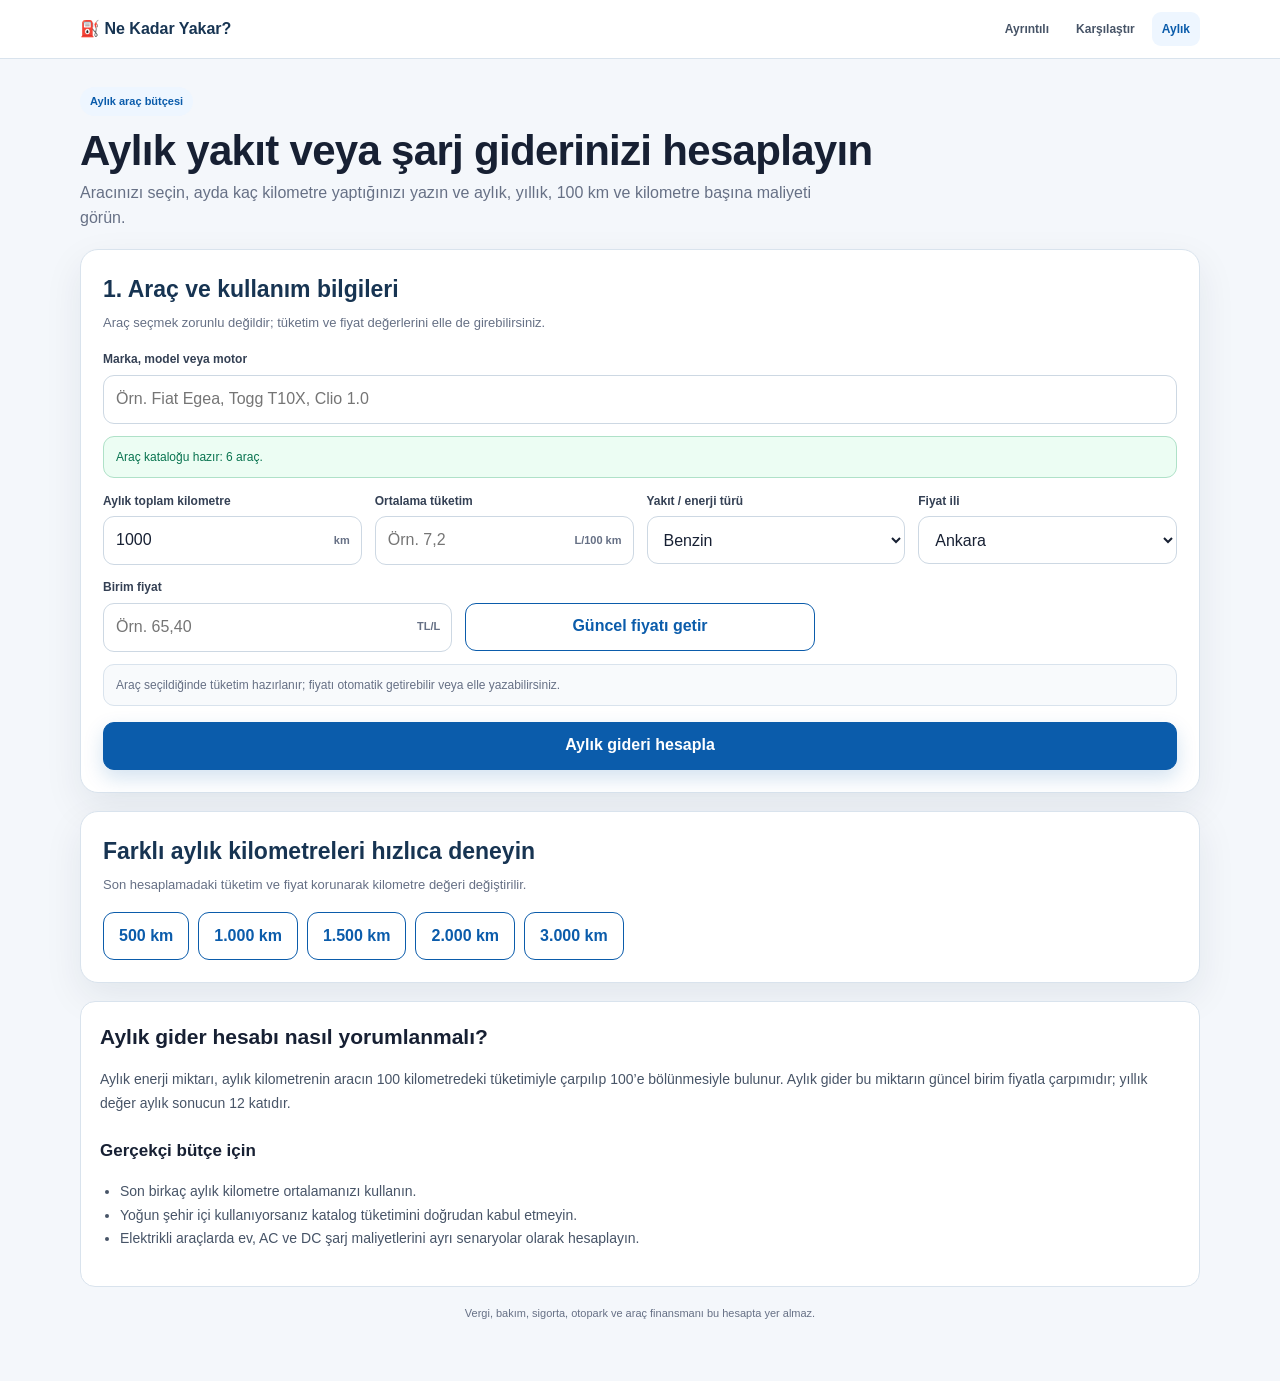
==== aylik-hesaplama/index.html @ 82be12b0 "Add files via upload" ====
<!doctype html>
<html lang="tr">
<head>
  <meta charset="utf-8">
  <meta name="viewport" content="width=device-width,initial-scale=1,viewport-fit=cover">
  <meta name="theme-color" content="#0b5cab">
  <title>Aylık Yakıt ve Elektrik Gideri Hesaplama</title>
  <meta name="description" content="Aracınızın aylık kilometre, ortalama tüketim ve güncel fiyatına göre aylık ve yıllık yakıt veya elektrik giderini hesaplayın.">
  <link rel="stylesheet" href="../shared/styles.css">
</head>
<body>
<header class="nky-topbar"><div class="nky-shell nky-topbar-inner">
  <a class="nky-brand" href="https://www.arabanekadaryakar.com/" target="_top">⛽ Ne Kadar Yakar?</a>
  <nav class="nky-nav" aria-label="Hesaplama araçları">
    <a href="../ayrintili-hesaplama/">Ayrıntılı</a>
    <a href="../arac-karsilastirma/">Karşılaştır</a>
    <a class="active" href="../aylik-hesaplama/">Aylık</a>
  </nav>
</div></header>
<main class="nky-shell">
  <section class="nky-hero">
    <span class="nky-kicker">Aylık araç bütçesi</span>
    <h1>Aylık yakıt veya şarj giderinizi hesaplayın</h1>
    <p>Aracınızı seçin, ayda kaç kilometre yaptığınızı yazın ve aylık, yıllık, 100 km ve kilometre başına maliyeti görün.</p>
  </section>

  <section class="nky-card">
    <h2>1. Araç ve kullanım bilgileri</h2>
    <p class="nky-card-sub">Araç seçmek zorunlu değildir; tüketim ve fiyat değerlerini elle de girebilirsiniz.</p>
    <div class="nky-field nky-autocomplete">
      <label for="vehicleSearch">Marka, model veya motor</label>
      <input id="vehicleSearch" type="search" autocomplete="off" placeholder="Örn. Fiat Egea, Togg T10X, Clio 1.0">
      <div class="nky-suggestions" id="vehicleSuggestions"></div>
    </div>
    <div class="nky-selected" id="vehicleSelected">Araç kataloğu yükleniyor…</div>

    <div class="nky-grid nky-grid-4" style="margin-top:14px">
      <div class="nky-field"><label for="monthlyKm">Aylık toplam kilometre</label><div class="nky-input-wrap"><input id="monthlyKm" type="text" inputmode="decimal" value="1000"><span class="nky-unit">km</span></div></div>
      <div class="nky-field"><label for="consumption">Ortalama tüketim</label><div class="nky-input-wrap"><input id="consumption" type="text" inputmode="decimal" placeholder="Örn. 7,2"><span class="nky-unit" id="consumptionUnit">L/100 km</span></div></div>
      <div class="nky-field"><label for="fuelType">Yakıt / enerji türü</label><select id="fuelType"><option value="benzin">Benzin</option><option value="dizel">Dizel</option><option value="lpg">LPG</option><option value="hibrit">Hibrit</option><option value="elektrik">Elektrikli</option></select></div>
      <div class="nky-field"><label for="priceCity">Fiyat ili</label><select id="priceCity"></select></div>
    </div>

    <div class="nky-grid nky-grid-3" style="margin-top:13px">
      <div class="nky-field nky-hidden" id="tariffField"><label for="electricTariff">Şarj türü</label><select id="electricTariff"><option value="ac">Halka açık AC</option><option value="dc">Halka açık DC</option><option value="home">Evden şarj / manuel</option></select></div>
      <div class="nky-field"><label for="unitPrice">Birim fiyat</label><div class="nky-input-wrap"><input id="unitPrice" type="text" inputmode="decimal" placeholder="Örn. 65,40"><span class="nky-unit" id="priceUnit">TL/L</span></div></div>
      <div class="nky-field"><label>&nbsp;</label><button class="nky-button" type="button" id="priceButton">Güncel fiyatı getir</button></div>
    </div>
    <div class="nky-status" id="priceStatus">Araç seçildiğinde tüketim hazırlanır; fiyatı otomatik getirebilir veya elle yazabilirsiniz.</div>

    <div class="nky-actions"><button class="nky-button primary" id="calculateButton" type="button">Aylık gideri hesapla</button></div>
    <div class="nky-status error nky-hidden" id="formError"></div>

    <div class="nky-result" id="result">
      <div class="nky-result-title">Tahmini aylık yakıt / enerji gideri</div>
      <div class="nky-result-total" id="monthlyCost">0 TL</div>
      <div class="nky-metrics">
        <div class="nky-metric"><small>Yıllık tahmini gider</small><strong id="yearlyCost">0 TL</strong></div>
        <div class="nky-metric"><small>100 km maliyeti</small><strong id="per100">0 TL</strong></div>
        <div class="nky-metric"><small>Kilometre maliyeti</small><strong id="perKm">0 TL/km</strong></div>
        <div class="nky-metric"><small id="energyLabel">Aylık yakıt / enerji</small><strong id="monthlyEnergy">0</strong></div>
      </div>
      <div class="nky-status warn" id="resultNote"></div>
      <div class="nky-actions"><button class="nky-button primary" id="shareButton" type="button">Paylaş</button><button class="nky-button" id="whatsappButton" type="button">WhatsApp</button><button class="nky-button" id="copyButton" type="button">Kopyala</button></div>
    </div>
  </section>

  <section class="nky-card">
    <h2>Farklı aylık kilometreleri hızlıca deneyin</h2>
    <p class="nky-card-sub">Son hesaplamadaki tüketim ve fiyat korunarak kilometre değeri değiştirilir.</p>
    <div class="nky-actions" id="presetButtons">
      <button class="nky-button" type="button" data-km="500">500 km</button><button class="nky-button" type="button" data-km="1000">1.000 km</button><button class="nky-button" type="button" data-km="1500">1.500 km</button><button class="nky-button" type="button" data-km="2000">2.000 km</button><button class="nky-button" type="button" data-km="3000">3.000 km</button>
    </div>
  </section>

  <section class="nky-info">
    <h2>Aylık gider hesabı nasıl yorumlanmalı?</h2>
    <p>Aylık enerji miktarı, aylık kilometrenin aracın 100 kilometredeki tüketimiyle çarpılıp 100’e bölünmesiyle bulunur. Aylık gider bu miktarın güncel birim fiyatla çarpımıdır; yıllık değer aylık sonucun 12 katıdır.</p>
    <h3>Gerçekçi bütçe için</h3>
    <ul><li>Son birkaç aylık kilometre ortalamanızı kullanın.</li><li>Yoğun şehir içi kullanıyorsanız katalog tüketimini doğrudan kabul etmeyin.</li><li>Elektrikli araçlarda ev, AC ve DC şarj maliyetlerini ayrı senaryolar olarak hesaplayın.</li></ul>
  </section>
  <p class="nky-footer-note">Vergi, bakım, sigorta, otopark ve araç finansmanı bu hesapta yer almaz.</p>
</main>
<script src="../shared/turkiye-lokasyonlari.js"></script>
<script src="../shared/core.js"></script>
<script src="./app.js"></script>
</body>
</html>
---- shared/styles.css ----
:root{
  --nky-bg:#f4f7fb;--nky-card:#fff;--nky-text:#172033;--nky-muted:#667085;
  --nky-primary:#0b5cab;--nky-primary-dark:#084781;--nky-soft:#eef6ff;
  --nky-border:#d9e3ed;--nky-success:#08734f;--nky-success-bg:#ecfdf3;
  --nky-warning:#7a4b00;--nky-warning-bg:#fff8e8;--nky-danger:#b42318;--nky-danger-bg:#fff1f1;
  --nky-shadow:0 14px 38px rgba(15,33,61,.08);--nky-radius:18px;
}
*{box-sizing:border-box}
html{color-scheme:light;scroll-behavior:smooth}
body{margin:0;background:var(--nky-bg);color:var(--nky-text);font:16px/1.55 Arial,Helvetica,sans-serif;padding:0 0 48px}
button,input,select,textarea{font:inherit}
button{touch-action:manipulation}
a{color:var(--nky-primary)}
.nky-shell{width:min(1120px,calc(100% - 28px));margin:0 auto}
.nky-topbar{position:sticky;top:0;z-index:50;background:rgba(255,255,255,.96);backdrop-filter:blur(10px);border-bottom:1px solid var(--nky-border)}
.nky-topbar-inner{min-height:58px;display:flex;align-items:center;justify-content:space-between;gap:18px}
.nky-brand{font-weight:900;color:#173452;text-decoration:none;white-space:nowrap}
.nky-nav{display:flex;align-items:center;gap:7px;overflow-x:auto;scrollbar-width:none}
.nky-nav::-webkit-scrollbar{display:none}
.nky-nav a{flex:0 0 auto;padding:8px 10px;border-radius:9px;color:#475467;text-decoration:none;font-size:12px;font-weight:800}
.nky-nav a:hover,.nky-nav a.active{background:var(--nky-soft);color:var(--nky-primary)}
.nky-hero{padding:28px 0 18px}
.nky-kicker{display:inline-flex;padding:6px 10px;border-radius:999px;background:var(--nky-soft);color:var(--nky-primary);font-size:11px;font-weight:900}
.nky-hero h1{margin:11px 0 7px;font-size:clamp(28px,5vw,42px);line-height:1.12;letter-spacing:-.7px}
.nky-hero p{max-width:760px;margin:0;color:var(--nky-muted)}
.nky-card{margin-bottom:18px;padding:22px;border:1px solid var(--nky-border);border-radius:var(--nky-radius);background:var(--nky-card);box-shadow:var(--nky-shadow)}
.nky-card h2{margin:0 0 6px;color:#173452;font-size:23px}
.nky-card-sub{margin:0 0 17px;color:var(--nky-muted);font-size:13px}
.nky-grid{display:grid;gap:13px}
.nky-grid-2{grid-template-columns:repeat(2,minmax(0,1fr))}
.nky-grid-3{grid-template-columns:repeat(3,minmax(0,1fr))}
.nky-grid-4{grid-template-columns:repeat(4,minmax(0,1fr))}
.nky-field{display:flex;min-width:0;flex-direction:column;gap:6px}
.nky-field.full{grid-column:1/-1}
.nky-field label{color:#344054;font-size:12px;font-weight:900}
.nky-field small{color:var(--nky-muted);font-weight:400}
.nky-input-wrap{position:relative}
.nky-input-wrap .nky-unit{position:absolute;right:12px;top:50%;transform:translateY(-50%);color:var(--nky-muted);font-size:11px;font-weight:800;pointer-events:none}
input,select,textarea{width:100%;min-height:48px;padding:11px 12px;border:1px solid #cdd8e3;border-radius:11px;background:#fff;color:var(--nky-text);outline:0}
input:focus,select:focus,textarea:focus{border-color:#78abd7;box-shadow:0 0 0 3px rgba(11,92,171,.10)}
input[type=number]{font-variant-numeric:tabular-nums}
.nky-button{min-height:48px;border:1px solid var(--nky-primary);border-radius:11px;padding:10px 15px;background:#fff;color:var(--nky-primary);font-weight:900;cursor:pointer}
.nky-button:hover{background:var(--nky-soft)}
.nky-button:active{transform:scale(.99)}
.nky-button.primary{background:var(--nky-primary);color:#fff;box-shadow:0 8px 20px rgba(11,92,171,.18)}
.nky-button.primary:hover{background:var(--nky-primary-dark)}
.nky-button.danger{border-color:#efb7b7;color:var(--nky-danger)}
.nky-button:disabled{opacity:.5;cursor:not-allowed}
.nky-actions{display:flex;flex-wrap:wrap;gap:9px;margin-top:16px}
.nky-actions .primary{flex:1 1 260px}
.nky-status{margin-top:12px;padding:11px 12px;border:1px solid var(--nky-border);border-radius:11px;background:#f8fafc;color:var(--nky-muted);font-size:12px;line-height:1.5}
.nky-status.ok{border-color:#afe1c8;background:var(--nky-success-bg);color:var(--nky-success)}
.nky-status.warn{border-color:#f0ca7d;background:var(--nky-warning-bg);color:var(--nky-warning)}
.nky-status.error{border-color:#efb8b8;background:var(--nky-danger-bg);color:var(--nky-danger)}
.nky-autocomplete{position:relative}
.nky-suggestions{display:none;position:absolute;z-index:100;left:0;right:0;top:calc(100% + 5px);max-height:310px;overflow:auto;padding:6px;border:1px solid #c8d7e5;border-radius:13px;background:#fff;box-shadow:0 18px 44px rgba(15,33,61,.18)}
.nky-suggestions.show{display:block}
.nky-suggestion{display:flex;align-items:center;justify-content:space-between;gap:12px;width:100%;min-height:55px;padding:10px 11px;border:0;border-radius:9px;background:#fff;text-align:left;cursor:pointer}
.nky-suggestion:hover,.nky-suggestion.active{background:#eef6ff}
.nky-suggestion-main{min-width:0}
.nky-suggestion strong{display:block;overflow:hidden;color:#173452;font-size:14px;text-overflow:ellipsis;white-space:nowrap}
.nky-suggestion small{display:block;margin-top:3px;color:var(--nky-muted);font-size:11px}
.nky-badge{flex:0 0 auto;padding:5px 8px;border-radius:999px;background:var(--nky-soft);color:var(--nky-primary);font-size:10px;font-weight:900}
.nky-selected{margin-top:9px;min-height:42px;padding:10px 12px;border:1px solid var(--nky-border);border-radius:10px;background:#f8fafc;color:var(--nky-muted);font-size:12px}
.nky-selected.ok{border-color:#afe1c8;background:var(--nky-success-bg);color:var(--nky-success);font-weight:800}
.nky-inline-check{display:flex;align-items:flex-start;gap:10px;padding:11px 12px;border:1px solid var(--nky-border);border-radius:11px;background:#f8fafc}
.nky-inline-check input{width:auto;min-height:auto;margin-top:3px;accent-color:var(--nky-primary)}
.nky-inline-check label{font-size:13px;font-weight:800}
.nky-collapsible{margin-top:13px;border:1px solid var(--nky-border);border-radius:12px;background:#f8fafc;overflow:hidden}
.nky-collapsible summary{padding:13px 14px;cursor:pointer;font-weight:900;color:#173452}
.nky-collapsible-body{padding:0 14px 14px}
.nky-result{display:none;margin-top:18px;padding:18px;border:1px solid #b8d8f3;border-radius:15px;background:#eff8ff}
.nky-result.show{display:block;animation:nkyIn .2s ease}
@keyframes nkyIn{from{opacity:0;transform:translateY(7px)}to{opacity:1;transform:none}}
.nky-result-title{color:#52677d;font-size:12px;font-weight:800}
.nky-result-total{margin-top:2px;color:var(--nky-primary);font-size:clamp(31px,6vw,44px);font-weight:900;line-height:1.1;letter-spacing:-.8px}
.nky-metrics{display:grid;grid-template-columns:repeat(4,minmax(0,1fr));gap:10px;margin-top:14px}
.nky-metric{padding:11px;border:1px solid #cfe4fb;border-radius:11px;background:#fff}
.nky-metric small{display:block;color:var(--nky-muted);font-size:10px}
.nky-metric strong{display:block;margin-top:4px;overflow-wrap:anywhere;font-size:14px}
.nky-tabs{display:grid;grid-template-columns:repeat(3,1fr);gap:6px;margin:16px 0;padding:4px;border:1px solid var(--nky-border);border-radius:12px;background:#f4f8fc}
.nky-tab{border:0;border-radius:9px;padding:10px 8px;background:transparent;color:var(--nky-muted);font-weight:900;cursor:pointer}
.nky-tab.active{background:#fff;color:var(--nky-primary);box-shadow:0 4px 12px rgba(15,33,61,.08)}
.nky-panel{display:none}.nky-panel.active{display:block}
.nky-two-vehicles{display:grid;grid-template-columns:minmax(0,1fr) 54px minmax(0,1fr);gap:14px;align-items:stretch}
.nky-vehicle-card{padding:16px;border:1px solid var(--nky-border);border-radius:15px;background:#fbfdff}
.nky-vs{align-self:center;justify-self:center;display:grid;place-items:center;width:50px;height:50px;border-radius:50%;background:var(--nky-primary);color:#fff;font-weight:900}
.nky-winner{margin-bottom:12px;padding:13px 14px;border:1px solid #a7e0c4;border-radius:12px;background:var(--nky-success-bg);color:var(--nky-success);font-weight:900}
.nky-result-card{position:relative;padding:16px;border:1px solid var(--nky-border);border-radius:14px;background:#fff}
.nky-result-card.cheaper{border-color:#77d3a5;box-shadow:0 0 0 3px rgba(35,180,105,.08)}
.nky-result-card>small{display:block;color:var(--nky-primary);font-weight:900}
.nky-result-card>strong{display:block;margin:7px 0 3px;font-size:31px}
.nky-result-card dl{margin:12px 0 0}.nky-result-card dl div{display:flex;justify-content:space-between;gap:12px;padding:8px 0;border-top:1px solid #edf1f5}.nky-result-card dt,.nky-result-card dd{margin:0}.nky-result-card dd{font-weight:800}
.nky-info{margin-top:18px;padding:19px;border:1px solid var(--nky-border);border-radius:15px;background:#fff}
.nky-info h2{margin:0 0 10px;font-size:21px}.nky-info h3{margin:22px 0 7px;font-size:17px}.nky-info p,.nky-info li{color:#475467;font-size:14px;line-height:1.7}.nky-info ul{padding-left:20px}
.nky-footer-note{margin-top:18px;color:var(--nky-muted);font-size:11px;text-align:center}
.nky-hidden{display:none!important}
@media(max-width:820px){
  .nky-grid-4{grid-template-columns:repeat(2,minmax(0,1fr))}
  .nky-metrics{grid-template-columns:repeat(2,minmax(0,1fr))}
  .nky-two-vehicles{grid-template-columns:1fr}
  .nky-vs{width:42px;height:42px}
}
@media(max-width:640px){
  body{padding-bottom:30px}
  .nky-shell{width:min(100% - 18px,1120px)}
  .nky-topbar-inner{min-height:52px}
  .nky-brand{font-size:14px}
  .nky-nav a{padding:7px 8px;font-size:10px}
  .nky-hero{padding:18px 0 12px}.nky-hero h1{font-size:29px}.nky-hero p{font-size:13px}
  .nky-card{padding:13px;border-radius:15px}.nky-card h2{font-size:20px}
  .nky-grid-2,.nky-grid-3,.nky-grid-4{grid-template-columns:1fr}
  .nky-field.full{grid-column:auto}
  input,select,textarea,button{font-size:16px}
  .nky-actions{display:grid;grid-template-columns:1fr}.nky-actions .primary{flex:auto}
  .nky-tabs{grid-template-columns:1fr}
  .nky-metrics{grid-template-columns:1fr 1fr}
  .nky-suggestions{position:fixed;left:8px;right:8px;top:auto;bottom:8px;max-height:55vh;border-radius:16px;box-shadow:0 -18px 55px rgba(15,33,61,.25)}
  .nky-suggestion{min-height:60px}
  .nky-result{padding:13px}.nky-result-card>strong{font-size:27px}
  .nky-info{padding:15px}
}
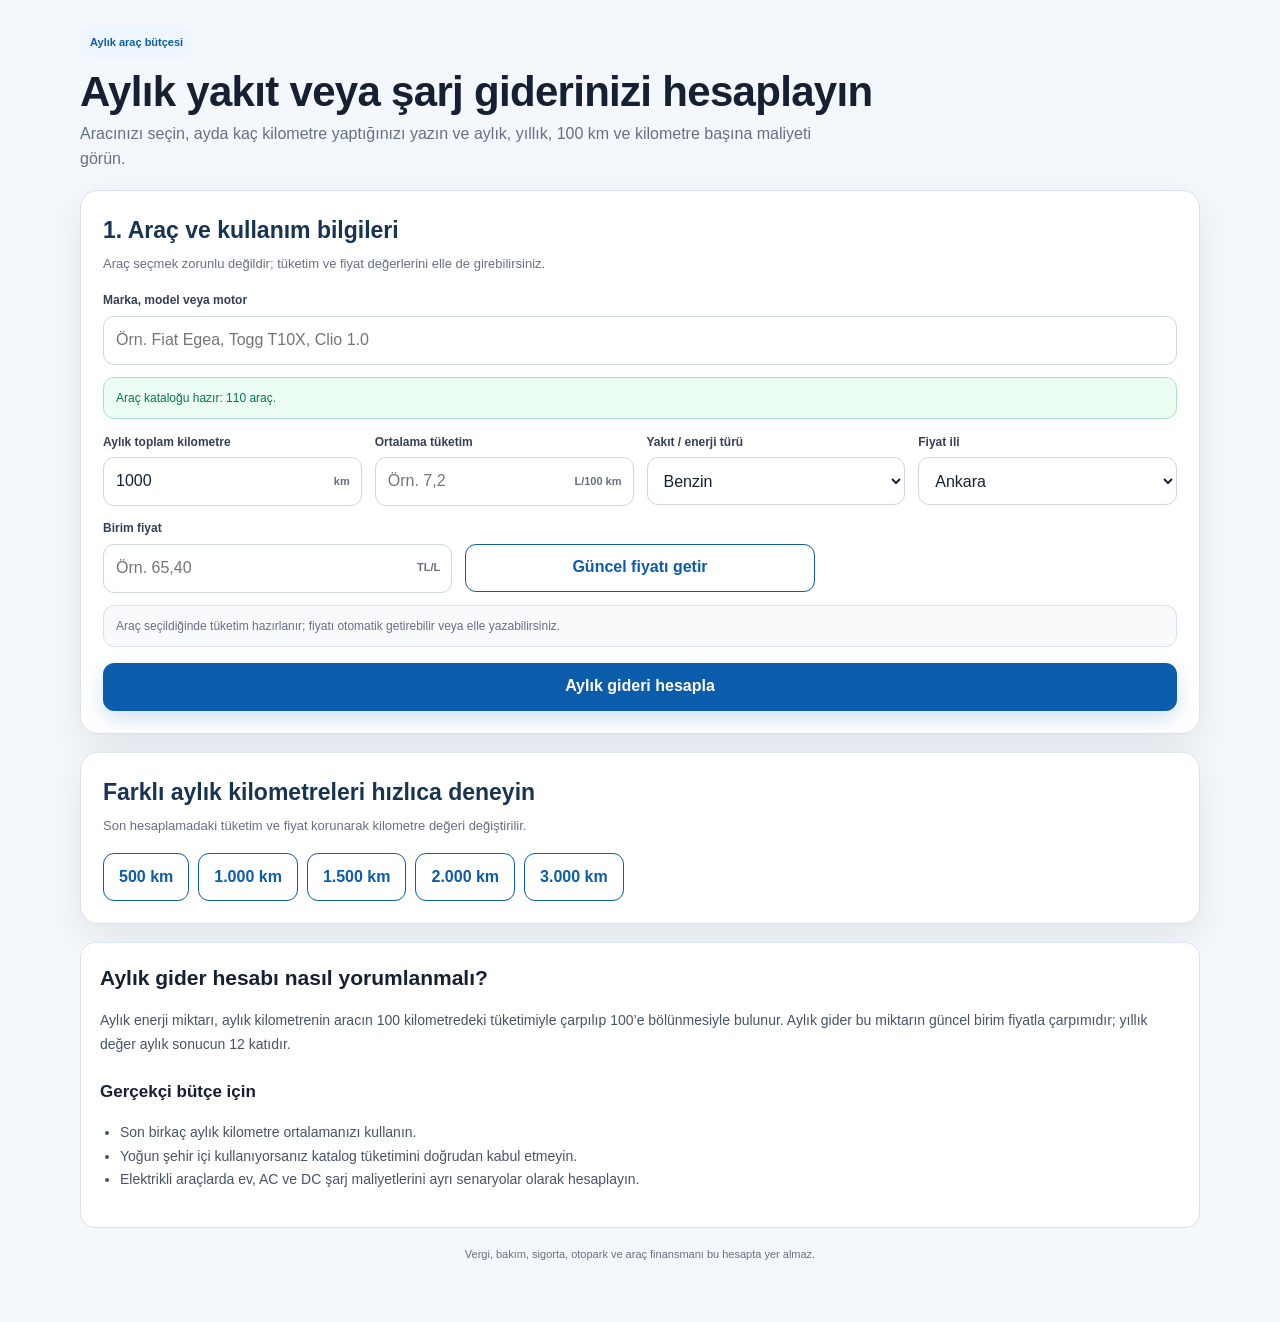
==== commit 725db511: "Add files via upload" ====
--- a/aylik-hesaplama/index.html
+++ b/aylik-hesaplama/index.html
@@ -7,16 +7,10 @@
   <title>Aylık Yakıt ve Elektrik Gideri Hesaplama</title>
   <meta name="description" content="Aracınızın aylık kilometre, ortalama tüketim ve güncel fiyatına göre aylık ve yıllık yakıt veya elektrik giderini hesaplayın.">
   <link rel="stylesheet" href="../shared/styles.css">
+<meta name="robots" content="noindex,follow">
+<link rel="canonical" href="https://www.arabanekadaryakar.com/p/aylk-yakt-gideri-hesaplama.html">
 </head>
 <body>
-<header class="nky-topbar"><div class="nky-shell nky-topbar-inner">
-  <a class="nky-brand" href="https://www.arabanekadaryakar.com/" target="_top">⛽ Ne Kadar Yakar?</a>
-  <nav class="nky-nav" aria-label="Hesaplama araçları">
-    <a href="../ayrintili-hesaplama/">Ayrıntılı</a>
-    <a href="../arac-karsilastirma/">Karşılaştır</a>
-    <a class="active" href="../aylik-hesaplama/">Aylık</a>
-  </nav>
-</div></header>
 <main class="nky-shell">
   <section class="nky-hero">
     <span class="nky-kicker">Aylık araç bütçesi</span>
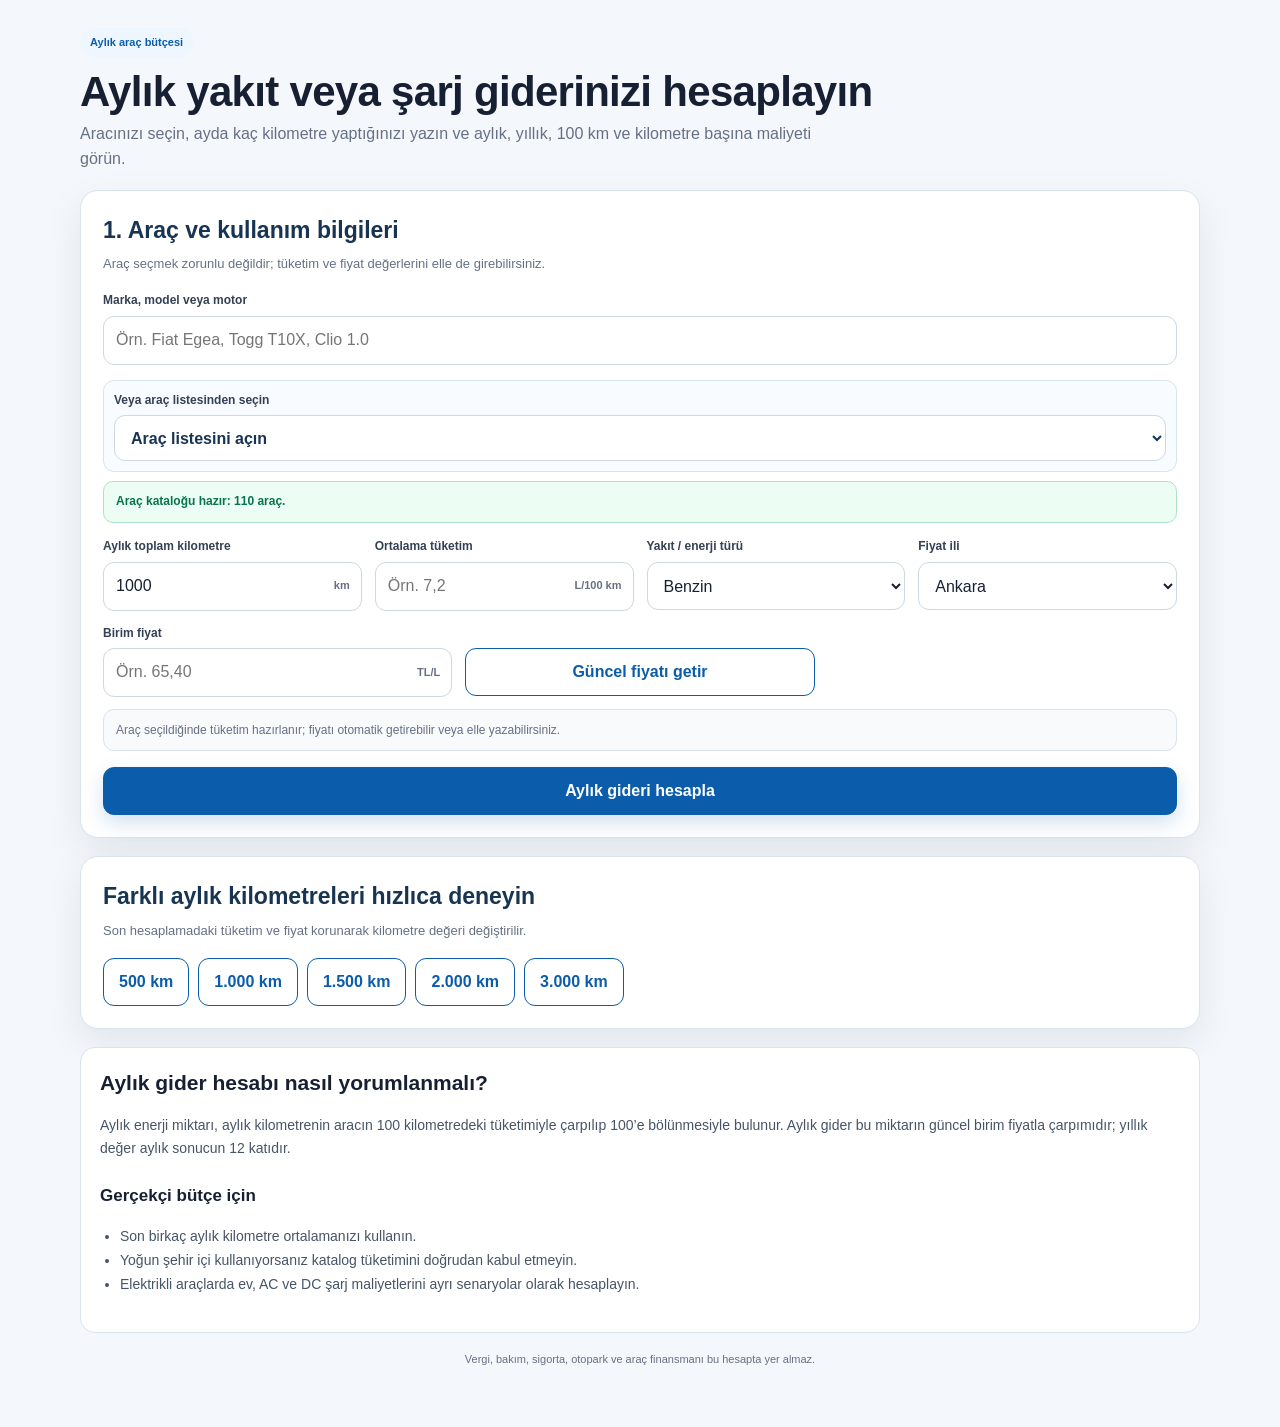
==== commit f455ec21: "Add files via upload" ====
--- a/aylik-hesaplama/index.html
+++ b/aylik-hesaplama/index.html
@@ -1,12 +1,150 @@
 <!doctype html>
 <html lang="tr">
 <head>
+<!-- NKY self-contained calculator build v4: vehicle catalogue and app code are embedded. -->
+<meta http-equiv="Cache-Control" content="no-cache, no-store, must-revalidate">
   <meta charset="utf-8">
   <meta name="viewport" content="width=device-width,initial-scale=1,viewport-fit=cover">
   <meta name="theme-color" content="#0b5cab">
   <title>Aylık Yakıt ve Elektrik Gideri Hesaplama</title>
   <meta name="description" content="Aracınızın aylık kilometre, ortalama tüketim ve güncel fiyatına göre aylık ve yıllık yakıt veya elektrik giderini hesaplayın.">
-  <link rel="stylesheet" href="../shared/styles.css">
+  <style>
+:root{
+  --nky-bg:#f4f7fb;--nky-card:#fff;--nky-text:#172033;--nky-muted:#667085;
+  --nky-primary:#0b5cab;--nky-primary-dark:#084781;--nky-soft:#eef6ff;
+  --nky-border:#d9e3ed;--nky-success:#08734f;--nky-success-bg:#ecfdf3;
+  --nky-warning:#7a4b00;--nky-warning-bg:#fff8e8;--nky-danger:#b42318;--nky-danger-bg:#fff1f1;
+  --nky-shadow:0 14px 38px rgba(15,33,61,.08);--nky-radius:18px;
+}
+*{box-sizing:border-box}
+html{color-scheme:light;scroll-behavior:smooth}
+body{margin:0;background:var(--nky-bg);color:var(--nky-text);font:16px/1.55 Arial,Helvetica,sans-serif;padding:0 0 48px}
+button,input,select,textarea{font:inherit}
+button{touch-action:manipulation}
+a{color:var(--nky-primary)}
+.nky-shell{width:min(1120px,calc(100% - 28px));margin:0 auto}
+.nky-topbar{position:sticky;top:0;z-index:50;background:rgba(255,255,255,.96);backdrop-filter:blur(10px);border-bottom:1px solid var(--nky-border)}
+.nky-topbar-inner{min-height:58px;display:flex;align-items:center;justify-content:space-between;gap:18px}
+.nky-brand{font-weight:900;color:#173452;text-decoration:none;white-space:nowrap}
+.nky-nav{display:flex;align-items:center;gap:7px;overflow-x:auto;scrollbar-width:none}
+.nky-nav::-webkit-scrollbar{display:none}
+.nky-nav a{flex:0 0 auto;padding:8px 10px;border-radius:9px;color:#475467;text-decoration:none;font-size:12px;font-weight:800}
+.nky-nav a:hover,.nky-nav a.active{background:var(--nky-soft);color:var(--nky-primary)}
+.nky-hero{padding:28px 0 18px}
+.nky-kicker{display:inline-flex;padding:6px 10px;border-radius:999px;background:var(--nky-soft);color:var(--nky-primary);font-size:11px;font-weight:900}
+.nky-hero h1{margin:11px 0 7px;font-size:clamp(28px,5vw,42px);line-height:1.12;letter-spacing:-.7px}
+.nky-hero p{max-width:760px;margin:0;color:var(--nky-muted)}
+.nky-card{margin-bottom:18px;padding:22px;border:1px solid var(--nky-border);border-radius:var(--nky-radius);background:var(--nky-card);box-shadow:var(--nky-shadow)}
+.nky-card h2{margin:0 0 6px;color:#173452;font-size:23px}
+.nky-card-sub{margin:0 0 17px;color:var(--nky-muted);font-size:13px}
+.nky-grid{display:grid;gap:13px}
+.nky-grid-2{grid-template-columns:repeat(2,minmax(0,1fr))}
+.nky-grid-3{grid-template-columns:repeat(3,minmax(0,1fr))}
+.nky-grid-4{grid-template-columns:repeat(4,minmax(0,1fr))}
+.nky-field{display:flex;min-width:0;flex-direction:column;gap:6px}
+.nky-field.full{grid-column:1/-1}
+.nky-field label{color:#344054;font-size:12px;font-weight:900}
+.nky-field small{color:var(--nky-muted);font-weight:400}
+.nky-input-wrap{position:relative}
+.nky-input-wrap .nky-unit{position:absolute;right:12px;top:50%;transform:translateY(-50%);color:var(--nky-muted);font-size:11px;font-weight:800;pointer-events:none}
+input,select,textarea{width:100%;min-height:48px;padding:11px 12px;border:1px solid #cdd8e3;border-radius:11px;background:#fff;color:var(--nky-text);outline:0}
+input:focus,select:focus,textarea:focus{border-color:#78abd7;box-shadow:0 0 0 3px rgba(11,92,171,.10)}
+input[type=number]{font-variant-numeric:tabular-nums}
+.nky-button{min-height:48px;border:1px solid var(--nky-primary);border-radius:11px;padding:10px 15px;background:#fff;color:var(--nky-primary);font-weight:900;cursor:pointer}
+.nky-button:hover{background:var(--nky-soft)}
+.nky-button:active{transform:scale(.99)}
+.nky-button.primary{background:var(--nky-primary);color:#fff;box-shadow:0 8px 20px rgba(11,92,171,.18)}
+.nky-button.primary:hover{background:var(--nky-primary-dark)}
+.nky-button.danger{border-color:#efb7b7;color:var(--nky-danger)}
+.nky-button:disabled{opacity:.5;cursor:not-allowed}
+.nky-actions{display:flex;flex-wrap:wrap;gap:9px;margin-top:16px}
+.nky-actions .primary{flex:1 1 260px}
+.nky-status{margin-top:12px;padding:11px 12px;border:1px solid var(--nky-border);border-radius:11px;background:#f8fafc;color:var(--nky-muted);font-size:12px;line-height:1.5}
+.nky-status.ok{border-color:#afe1c8;background:var(--nky-success-bg);color:var(--nky-success)}
+.nky-status.warn{border-color:#f0ca7d;background:var(--nky-warning-bg);color:var(--nky-warning)}
+.nky-status.error{border-color:#efb8b8;background:var(--nky-danger-bg);color:var(--nky-danger)}
+.nky-autocomplete{position:relative}
+.nky-suggestions{display:none;position:absolute;z-index:100;left:0;right:0;top:calc(100% + 5px);max-height:310px;overflow:auto;padding:6px;border:1px solid #c8d7e5;border-radius:13px;background:#fff;box-shadow:0 18px 44px rgba(15,33,61,.18)}
+.nky-suggestions.show{display:block}
+.nky-suggestion{display:flex;align-items:center;justify-content:space-between;gap:12px;width:100%;min-height:55px;padding:10px 11px;border:0;border-radius:9px;background:#fff;text-align:left;cursor:pointer}
+.nky-suggestion:hover,.nky-suggestion.active{background:#eef6ff}
+.nky-suggestion-main{min-width:0}
+.nky-suggestion strong{display:block;overflow:hidden;color:#173452;font-size:14px;text-overflow:ellipsis;white-space:nowrap}
+.nky-suggestion small{display:block;margin-top:3px;color:var(--nky-muted);font-size:11px}
+.nky-badge{flex:0 0 auto;padding:5px 8px;border-radius:999px;background:var(--nky-soft);color:var(--nky-primary);font-size:10px;font-weight:900}
+.nky-selected{margin-top:9px;min-height:42px;padding:10px 12px;border:1px solid var(--nky-border);border-radius:10px;background:#f8fafc;color:var(--nky-muted);font-size:12px}
+.nky-selected.ok{border-color:#afe1c8;background:var(--nky-success-bg);color:var(--nky-success);font-weight:800}
+.nky-inline-check{display:flex;align-items:flex-start;gap:10px;padding:11px 12px;border:1px solid var(--nky-border);border-radius:11px;background:#f8fafc}
+.nky-inline-check input{width:auto;min-height:auto;margin-top:3px;accent-color:var(--nky-primary)}
+.nky-inline-check label{font-size:13px;font-weight:800}
+.nky-collapsible{margin-top:13px;border:1px solid var(--nky-border);border-radius:12px;background:#f8fafc;overflow:hidden}
+.nky-collapsible summary{padding:13px 14px;cursor:pointer;font-weight:900;color:#173452}
+.nky-collapsible-body{padding:0 14px 14px}
+.nky-result{display:none;margin-top:18px;padding:18px;border:1px solid #b8d8f3;border-radius:15px;background:#eff8ff}
+.nky-result.show{display:block;animation:nkyIn .2s ease}
+@keyframes nkyIn{from{opacity:0;transform:translateY(7px)}to{opacity:1;transform:none}}
+.nky-result-title{color:#52677d;font-size:12px;font-weight:800}
+.nky-result-total{margin-top:2px;color:var(--nky-primary);font-size:clamp(31px,6vw,44px);font-weight:900;line-height:1.1;letter-spacing:-.8px}
+.nky-metrics{display:grid;grid-template-columns:repeat(4,minmax(0,1fr));gap:10px;margin-top:14px}
+.nky-metric{padding:11px;border:1px solid #cfe4fb;border-radius:11px;background:#fff}
+.nky-metric small{display:block;color:var(--nky-muted);font-size:10px}
+.nky-metric strong{display:block;margin-top:4px;overflow-wrap:anywhere;font-size:14px}
+.nky-tabs{display:grid;grid-template-columns:repeat(3,1fr);gap:6px;margin:16px 0;padding:4px;border:1px solid var(--nky-border);border-radius:12px;background:#f4f8fc}
+.nky-tab{border:0;border-radius:9px;padding:10px 8px;background:transparent;color:var(--nky-muted);font-weight:900;cursor:pointer}
+.nky-tab.active{background:#fff;color:var(--nky-primary);box-shadow:0 4px 12px rgba(15,33,61,.08)}
+.nky-panel{display:none}.nky-panel.active{display:block}
+.nky-two-vehicles{display:grid;grid-template-columns:minmax(0,1fr) 54px minmax(0,1fr);gap:14px;align-items:stretch}
+.nky-vehicle-card{padding:16px;border:1px solid var(--nky-border);border-radius:15px;background:#fbfdff}
+.nky-vs{align-self:center;justify-self:center;display:grid;place-items:center;width:50px;height:50px;border-radius:50%;background:var(--nky-primary);color:#fff;font-weight:900}
+.nky-winner{margin-bottom:12px;padding:13px 14px;border:1px solid #a7e0c4;border-radius:12px;background:var(--nky-success-bg);color:var(--nky-success);font-weight:900}
+.nky-result-card{position:relative;padding:16px;border:1px solid var(--nky-border);border-radius:14px;background:#fff}
+.nky-result-card.cheaper{border-color:#77d3a5;box-shadow:0 0 0 3px rgba(35,180,105,.08)}
+.nky-result-card>small{display:block;color:var(--nky-primary);font-weight:900}
+.nky-result-card>strong{display:block;margin:7px 0 3px;font-size:31px}
+.nky-result-card dl{margin:12px 0 0}.nky-result-card dl div{display:flex;justify-content:space-between;gap:12px;padding:8px 0;border-top:1px solid #edf1f5}.nky-result-card dt,.nky-result-card dd{margin:0}.nky-result-card dd{font-weight:800}
+.nky-info{margin-top:18px;padding:19px;border:1px solid var(--nky-border);border-radius:15px;background:#fff}
+.nky-info h2{margin:0 0 10px;font-size:21px}.nky-info h3{margin:22px 0 7px;font-size:17px}.nky-info p,.nky-info li{color:#475467;font-size:14px;line-height:1.7}.nky-info ul{padding-left:20px}
+.nky-footer-note{margin-top:18px;color:var(--nky-muted);font-size:11px;text-align:center}
+.nky-hidden{display:none!important}
+@media(max-width:820px){
+  .nky-grid-4{grid-template-columns:repeat(2,minmax(0,1fr))}
+  .nky-metrics{grid-template-columns:repeat(2,minmax(0,1fr))}
+  .nky-two-vehicles{grid-template-columns:1fr}
+  .nky-vs{width:42px;height:42px}
+}
+@media(max-width:640px){
+  body{padding-bottom:30px}
+  .nky-shell{width:min(100% - 18px,1120px)}
+  .nky-topbar-inner{min-height:52px}
+  .nky-brand{font-size:14px}
+  .nky-nav a{padding:7px 8px;font-size:10px}
+  .nky-hero{padding:18px 0 12px}.nky-hero h1{font-size:29px}.nky-hero p{font-size:13px}
+  .nky-card{padding:13px;border-radius:15px}.nky-card h2{font-size:20px}
+  .nky-grid-2,.nky-grid-3,.nky-grid-4{grid-template-columns:1fr}
+  .nky-field.full{grid-column:auto}
+  input,select,textarea,button{font-size:16px}
+  .nky-actions{display:grid;grid-template-columns:1fr}.nky-actions .primary{flex:auto}
+  .nky-tabs{grid-template-columns:1fr}
+  .nky-metrics{grid-template-columns:1fr 1fr}
+  .nky-suggestions{position:fixed;left:8px;right:8px;top:auto;bottom:8px;max-height:55vh;border-radius:16px;box-shadow:0 -18px 55px rgba(15,33,61,.25)}
+  .nky-suggestion{min-height:60px}
+  .nky-result{padding:13px}.nky-result-card>strong{font-size:27px}
+  .nky-info{padding:15px}
+}
+
+
+/* v4: araç seçimi için her zaman görünen güvenilir yerel liste */
+.nky-native-vehicle-wrap{margin-top:9px;padding:10px;border:1px solid #d8e4ef;border-radius:11px;background:#f8fbff}
+.nky-native-vehicle-label{display:block;margin-bottom:6px;color:#52677d;font-size:11px;font-weight:900}
+.nky-native-vehicle-select{min-height:46px;background:#fff;color:#173452;font-weight:700}
+.nky-native-vehicle-select:focus{border-color:#78abd7;box-shadow:0 0 0 3px rgba(11,92,171,.10)}
+@media(max-width:640px){
+  .nky-native-vehicle-wrap{padding:8px;margin-top:8px}
+  .nky-native-vehicle-label{font-size:10px}
+  .nky-native-vehicle-select{font-size:16px;min-height:48px}
+}
+
+</style>
 <meta name="robots" content="noindex,follow">
 <link rel="canonical" href="https://www.arabanekadaryakar.com/p/aylk-yakt-gideri-hesaplama.html">
 </head>
@@ -75,8 +213,481 @@
   </section>
   <p class="nky-footer-note">Vergi, bakım, sigorta, otopark ve araç finansmanı bu hesapta yer almaz.</p>
 </main>
-<script src="../shared/turkiye-lokasyonlari.js"></script>
-<script src="../shared/core.js"></script>
-<script src="./app.js"></script>
+<script>
+window.NKY_LOCATIONS = {
+  cities: ['Adana','Adıyaman','Afyonkarahisar','Ağrı','Aksaray','Amasya','Ankara','Antalya','Ardahan','Artvin','Aydın','Balıkesir','Bartın','Batman','Bayburt','Bilecik','Bingöl','Bitlis','Bolu','Burdur','Bursa','Çanakkale','Çankırı','Çorum','Denizli','Diyarbakır','Düzce','Edirne','Elazığ','Erzincan','Erzurum','Eskişehir','Gaziantep','Giresun','Gümüşhane','Hakkari','Hatay','Iğdır','Isparta','İstanbul','İzmir','Kahramanmaraş','Karabük','Karaman','Kars','Kastamonu','Kayseri','Kırıkkale','Kırklareli','Kırşehir','Kilis','Kocaeli','Konya','Kütahya','Malatya','Manisa','Mardin','Mersin','Muğla','Muş','Nevşehir','Niğde','Ordu','Osmaniye','Rize','Sakarya','Samsun','Siirt','Sinop','Sivas','Şanlıurfa','Şırnak','Tekirdağ','Tokat','Trabzon','Tunceli','Uşak','Van','Yalova','Yozgat','Zonguldak'],
+  districts: {"Balıkesir":["Altıeylül","Ayvalık","Balya","Bandırma","Bigadiç","Burhaniye","Dursunbey","Edremit","Erdek","Gömeç","Gönen","Havran","İvrindi","Karesi","Kepsut","Manyas","Marmara","Savaştepe","Sındırgı","Susurluk"],"Bilecik":["Bozüyük","Gölpazarı","İnhisar","Merkez","Osmaneli","Pazaryeri","Söğüt","Yenipazar"],"Bingöl":["Adaklı","Genç","Karlıova","Kiğı","Merkez","Solhan","Yayladere","Yedisu"],"Bitlis":["Adilcevaz","Ahlat","Güroymak","Hizan","Merkez","Mutki","Tatvan"],"Bolu":["Dörtdivan","Gerede","Göynük","Kıbrıscık","Mengen","Merkez","Mudurnu","Seben","Yeniçağa"],"Burdur":["Ağlasun","Altınyayla","Bucak","Çavdır","Çeltikçi","Gölhisar","Karamanlı","Kemer","Merkez","Tefenni","Yeşilova"],"Bursa":["Büyükorhan","Gemlik","Gürsu","Harmancık","İnegöl","İznik","Karacabey","Keles","Kestel","Mudanya","Mustafakemalpaşa","Nilüfer","Orhaneli","Orhangazi","Osmangazi","Yenişehir","Yıldırım"],"Çanakkale":["Ayvacık","Bayramiç","Biga","Bozcaada","Çan","Eceabat","Ezine","Gelibolu","Gökçeada","Lapseki","Merkez","Yenice"],"Çankırı":["Atkaracalar","Bayramören","Çerkeş","Eldivan","Ilgaz","Kızılırmak","Korgun","Kurşunlu","Merkez","Orta","Şabanözü","Yapraklı"],"Çorum":["Alaca","Bayat","Boğazkale","Dodurga","İskilip","Kargı","Laçin","Mecitözü","Merkez","Oğuzlar","Ortaköy","Osmancık","Sungurlu","Uğurludağ"],"Denizli":["Acıpayam","Babadağ","Baklan","Bekilli","Beyağaç","Bozkurt","Buldan","Çal","Çameli","Çardak","Çivril","Güney","Honaz","Kale","Merkezefendi","Pamukkale","Sarayköy","Serinhisar","Tavas"],"Diyarbakır":["Bağlar","Bismil","Çermik","Çınar","Çüngüş","Dicle","Eğil","Ergani","Hani","Hazro","Kayapınar","Kocaköy","Kulp","Lice","Silvan","Sur","Yenişehir"],"Edirne":["Enez","Havsa","İpsala","Keşan","Lalapaşa","Meriç","Merkez","Süloğlu","Uzunköprü"],"Elazığ":["Ağın","Alacakaya","Arıcak","Baskil","Karakoçan","Keban","Kovancılar","Maden","Merkez","Palu","Sivrice"],"Erzincan":["Çayırlı","İliç","Kemah","Kemaliye","Merkez","Otlukbeli","Refahiye","Tercan","Üzümlü"],"Erzurum":["Aşkale","Aziziye","Çat","Hınıs","Horasan","İspir","Karaçoban","Karayazı","Köprüköy","Narman","Oltu","Olur","Palandöken","Pasinler","Pazaryolu","Şenkaya","Tekman","Tortum","Uzundere","Yakutiye"],"Eskişehir":["Alpu","Beylikova","Çifteler","Günyüzü","Han","İnönü","Mahmudiye","Mihalgazi","Mihalıççık","Odunpazarı","Sarıcakaya","Seyitgazi","Sivrihisar","Tepebaşı"],"Gaziantep":["Araban","İslahiye","Karkamış","Nizip","Nurdağı","Oğuzeli","Şahinbey","Şehitkamil","Yavuzeli"],"Giresun":["Alucra","Bulancak","Çamoluk","Çanakçı","Dereli","Doğankent","Espiye","Eynesil","Görele","Güce","Keşap","Merkez","Piraziz","Şebinkarahisar","Tirebolu","Yağlıdere"],"Gümüşhane":["Kelkit","Köse","Kürtün","Merkez","Şiran","Torul"],"Hakkari":["Çukurca","Derecik","Merkez","Şemdinli","Yüksekova"],"Hatay":["Altınözü","Antakya","Arsuz","Belen","Defne","Dörtyol","Erzin","Hassa","İskenderun","Kırıkhan","Kumlu","Payas","Reyhanlı","Samandağ","Yayladağı"],"Isparta":["Aksu","Atabey","Eğirdir","Gelendost","Gönen","Keçiborlu","Merkez","Senirkent","Sütçüler","Şarkikaraağaç","Uluborlu","Yalvaç","Yenişarbademli"],"Mersin":["Akdeniz","Anamur","Aydıncık","Bozyazı","Çamlıyayla","Erdemli","Gülnar","Mezitli","Mut","Silifke","Tarsus","Toroslar","Yenişehir"],"İstanbul":["Adalar","Arnavutköy","Ataşehir","Avcılar","Bağcılar","Bahçelievler","Bakırköy","Başakşehir","Bayrampaşa","Beşiktaş","Beykoz","Beylikdüzü","Beyoğlu","Büyükçekmece","Çatalca","Çekmeköy","Esenler","Esenyurt","Eyüpsultan","Fatih","Gaziosmanpaşa","Güngören","Kadıköy","Kağıthane","Kartal","Küçükçekmece","Maltepe","Pendik","Sancaktepe","Sarıyer","Silivri","Sultanbeyli","Sultangazi","Şile","Şişli","Tuzla","Ümraniye","Üsküdar","Zeytinburnu"],"İzmir":["Aliağa","Balçova","Bayındır","Bayraklı","Bergama","Beydağ","Bornova","Buca","Çeşme","Çiğli","Dikili","Foça","Gaziemir","Güzelbahçe","Karabağlar","Karaburun","Karşıyaka","Kemalpaşa","Kınık","Kiraz","Konak","Menderes","Menemen","Narlıdere","Ödemiş","Seferihisar","Selçuk","Tire","Torbalı","Urla"],"Kars":["Akyaka","Arpaçay","Digor","Kağızman","Merkez","Sarıkamış","Selim","Susuz"],"Kastamonu":["Abana","Ağlı","Araç","Azdavay","Bozkurt","Cide","Çatalzeytin","Daday","Devrekani","Doğanyurt","Hanönü","İhsangazi","İnebolu","Küre","Merkez","Pınarbaşı","Seydiler","Şenpazar","Taşköprü","Tosya"],"Kayseri":["Akkışla","Bünyan","Develi","Felahiye","Hacılar","İncesu","Kocasinan","Melikgazi","Özvatan","Pınarbaşı","Sarıoğlan","Sarız","Talas","Tomarza","Yahyalı","Yeşilhisar"],"Kırklareli":["Babaeski","Demirköy","Kofçaz","Lüleburgaz","Merkez","Pehlivanköy","Pınarhisar","Vize"],"Kırşehir":["Akçakent","Akpınar","Boztepe","Çiçekdağı","Kaman","Merkez","Mucur"],"Kocaeli":["Başiskele","Çayırova","Darıca","Derince","Dilovası","Gebze","Gölcük","İzmit","Kandıra","Karamürsel","Kartepe","Körfez"],"Konya":["Ahırlı","Akören","Akşehir","Altınekin","Beyşehir","Bozkır","Cihanbeyli","Çeltik","Çumra","Derbent","Derebucak","Doğanhisar","Emirgazi","Ereğli","Güneysınır","Hadim","Halkapınar","Hüyük","Ilgın","Kadınhanı","Karapınar","Karatay","Kulu","Meram","Sarayönü","Selçuklu","Seydişehir","Taşkent","Tuzlukçu","Yalıhüyük","Yunak"],"Kütahya":["Altıntaş","Aslanapa","Çavdarhisar","Domaniç","Dumlupınar","Emet","Gediz","Hisarcık","Merkez","Pazarlar","Simav","Şaphane","Tavşanlı"],"Malatya":["Akçadağ","Arapgir","Arguvan","Battalgazi","Darende","Doğanşehir","Doğanyol","Hekimhan","Kale","Kuluncak","Pütürge","Yazıhan","Yeşilyurt"],"Manisa":["Ahmetli","Akhisar","Alaşehir","Demirci","Gölmarmara","Gördes","Kırkağaç","Köprübaşı","Kula","Salihli","Sarıgöl","Saruhanlı","Selendi","Soma","Şehzadeler","Turgutlu","Yunusemre"],"Kahramanmaraş":["Afşin","Andırın","Çağlayancerit","Dulkadiroğlu","Ekinözü","Elbistan","Göksun","Nurhak","Onikişubat","Pazarcık","Türkoğlu"],"Mardin":["Artuklu","Dargeçit","Derik","Kızıltepe","Mazıdağı","Midyat","Nusaybin","Ömerli","Savur","Yeşilli"],"Muğla":["Bodrum","Dalaman","Datça","Fethiye","Kavaklıdere","Köyceğiz","Marmaris","Menteşe","Milas","Ortaca","Seydikemer","Ula","Yatağan"],"Muş":["Bulanık","Hasköy","Korkut","Malazgirt","Merkez","Varto"],"Nevşehir":["Acıgöl","Avanos","Derinkuyu","Gülşehir","Hacıbektaş","Kozaklı","Merkez","Ürgüp"],"Niğde":["Altunhisar","Bor","Çamardı","Çiftlik","Merkez","Ulukışla"],"Ordu":["Akkuş","Altınordu","Aybastı","Çamaş","Çatalpınar","Çaybaşı","Fatsa","Gölköy","Gülyalı","Gürgentepe","İkizce","Kabadüz","Kabataş","Korgan","Kumru","Mesudiye","Perşembe","Ulubey","Ünye"],"Rize":["Ardeşen","Çamlıhemşin","Çayeli","Derepazarı","Fındıklı","Güneysu","Hemşin","İkizdere","İyidere","Kalkandere","Merkez","Pazar"],"Sakarya":["Adapazarı","Akyazı","Arifiye","Erenler","Ferizli","Geyve","Hendek","Karapürçek","Karasu","Kaynarca","Kocaali","Pamukova","Sapanca","Serdivan","Söğütlü","Taraklı"],"Samsun":["19 Mayıs","Alaçam","Asarcık","Atakum","Ayvacık","Bafra","Canik","Çarşamba","Havza","İlkadım","Kavak","Ladik","Salıpazarı","Tekkeköy","Terme","Vezirköprü","Yakakent"],"Siirt":["Baykan","Eruh","Kurtalan","Merkez","Pervari","Şirvan","Tillo"],"Sinop":["Ayancık","Boyabat","Dikmen","Durağan","Erfelek","Gerze","Merkez","Saraydüzü","Türkeli"],"Sivas":["Akıncılar","Altınyayla","Divriği","Doğanşar","Gemerek","Gölova","Gürün","Hafik","İmranlı","Kangal","Koyulhisar","Merkez","Suşehri","Şarkışla","Ulaş","Yıldızeli","Zara"],"Tekirdağ":["Çerkezköy","Çorlu","Ergene","Hayrabolu","Kapaklı","Malkara","Marmaraereğlisi","Muratlı","Saray","Süleymanpaşa","Şarköy"],"Tokat":["Almus","Artova","Başçiftlik","Erbaa","Merkez","Niksar","Pazar","Reşadiye","Sulusaray","Turhal","Yeşilyurt","Zile"],"Trabzon":["Akçaabat","Araklı","Arsin","Beşikdüzü","Çarşıbaşı","Çaykara","Dernekpazarı","Düzköy","Hayrat","Köprübaşı","Maçka","Of","Ortahisar","Sürmene","Şalpazarı","Tonya","Vakfıkebir","Yomra"],"Tunceli":["Çemişgezek","Hozat","Mazgirt","Merkez","Nazımiye","Ovacık","Pertek","Pülümür"],"Şanlıurfa":["Akçakale","Birecik","Bozova","Ceylanpınar","Eyyübiye","Halfeti","Haliliye","Harran","Hilvan","Karaköprü","Siverek","Suruç","Viranşehir"],"Uşak":["Banaz","Eşme","Karahallı","Merkez","Sivaslı","Ulubey"],"Van":["Bahçesaray","Başkale","Çaldıran","Çatak","Edremit","Erciş","Gevaş","Gürpınar","İpekyolu","Muradiye","Özalp","Saray","Tuşba"],"Yozgat":["Akdağmadeni","Aydıncık","Boğazlıyan","Çandır","Çayıralan","Çekerek","Kadışehri","Merkez","Saraykent","Sarıkaya","Sorgun","Şefaatli","Yenifakılı","Yerköy"],"Zonguldak":["Alaplı","Çaycuma","Devrek","Ereğli","Gökçebey","Kilimli","Kozlu","Merkez"],"Aksaray":["Ağaçören","Eskil","Gülağaç","Güzelyurt","Merkez","Ortaköy","Sarıyahşi","Sultanhanı"],"Bayburt":["Aydıntepe","Demirözü","Merkez"],"Karaman":["Ayrancı","Başyayla","Ermenek","Kazımkarabekir","Merkez","Sarıveliler"],"Kırıkkale":["Bahşılı","Balışeyh","Çelebi","Delice","Karakeçili","Keskin","Merkez","Sulakyurt","Yahşihan"],"Batman":["Beşiri","Gercüş","Hasankeyf","Kozluk","Merkez","Sason"],"Şırnak":["Beytüşşebap","Cizre","Güçlükonak","İdil","Merkez","Silopi","Uludere"],"Bartın":["Amasra","Kurucaşile","Merkez","Ulus"],"Ardahan":["Çıldır","Damal","Göle","Hanak","Merkez","Posof"],"Iğdır":["Aralık","Karakoyunlu","Merkez","Tuzluca"],"Yalova":["Altınova","Armutlu","Çınarcık","Çiftlikköy","Merkez","Termal"],"Karabük":["Eflani","Eskipazar","Merkez","Ovacık","Safranbolu","Yenice"],"Kilis":["Elbeyli","Merkez","Musabeyli","Polateli"],"Osmaniye":["Bahçe","Düziçi","Hasanbeyli","Kadirli","Merkez","Sumbas","Toprakkale"],"Düzce":["Akçakoca","Cumayeri","Çilimli","Gölyaka","Gümüşova","Kaynaşlı","Merkez","Yığılca"],"Adana":["Aladağ","Ceyhan","Çukurova","Feke","İmamoğlu","Karaisalı","Karataş","Kozan","Pozantı","Saimbeyli","Sarıçam","Seyhan","Tufanbeyli","Yumurtalık","Yüreğir"],"Adıyaman":["Besni","Çelikhan","Gerger","Gölbaşı","Kahta","Merkez","Samsat","Sincik","Tut"],"Afyonkarahisar":["Başmakçı","Bayat","Bolvadin","Çay","Çobanlar","Dazkırı","Dinar","Emirdağ","Evciler","Hocalar","İhsaniye","İscehisar","Kızılören","Merkez","Sandıklı","Sinanpaşa","Sultandağı","Şuhut"],"Ağrı":["Diyadin","Doğubayazıt","Eleşkirt","Hamur","Merkez","Patnos","Taşlıçay","Tutak"],"Amasya":["Göynücek","Gümüşhacıköy","Hamamözü","Merkez","Merzifon","Suluova","Taşova"],"Ankara":["Akyurt","Altındağ","Ayaş","Bala","Beypazarı","Çamlıdere","Çankaya","Çubuk","Elmadağ","Etimesgut","Evren","Gölbaşı","Güdül","Haymana","Kahramankazan","Kalecik","Keçiören","Kızılcahamam","Mamak","Nallıhan","Polatlı","Pursaklar","Sincan","Şereflikoçhisar","Yenimahalle"],"Antalya":["Akseki","Aksu","Alanya","Demre","Döşemealtı","Elmalı","Finike","Gazipaşa","Gündoğmuş","İbradı","Kaş","Kemer","Kepez","Konyaaltı","Korkuteli","Kumluca","Manavgat","Muratpaşa","Serik"],"Artvin":["Ardanuç","Arhavi","Borçka","Hopa","Kemalpaşa","Merkez","Murgul","Şavşat","Yusufeli"],"Aydın":["Bozdoğan","Buharkent","Çine","Didim","Efeler","Germencik","İncirliova","Karacasu","Karpuzlu","Koçarlı","Köşk","Kuşadası","Kuyucak","Nazilli","Söke","Sultanhisar","Yenipazar"]}
+};
+
+</script>
+<script>
+(function(global){
+  'use strict';
+
+  const VEHICLE_API='https://script.google.com/macros/s/AKfycbxNwL7NGF9eTBJApiu3PTIKHfPDt7wjmEg9rThG3fcVLdhkDaZWvmc2QDII4VcXONWAnQ/exec';
+  const PRICE_API='https://script.google.com/macros/s/AKfycbwJ2dzHkJRgvW2d9D_inYkYVi9s0wnZlEysyomC9W5BZ7W63nhgkHpL22QoP5-A6tMoyA/exec';
+  const CLIENT='nky-web-2026';
+  const SITE='arabanekadaryakar.com';
+  const CACHE_TTL=10*60*1000;
+
+  const fallbackVehicleMap={"Alfa Romeo":[{"name":"Giulietta 1.4 TB Benzin","type":"benzin","cons":7.0},{"name":"Tonale 1.5 Hybrid","type":"hibrit","cons":5.9}],"Audi":[{"name":"A3 35 TFSI Benzin","type":"benzin","cons":6.0},{"name":"A4 40 TDI Dizel","type":"dizel","cons":5.2},{"name":"Q3 35 TFSI Benzin","type":"benzin","cons":6.8}],"BMW":[{"name":"116i Benzin","type":"benzin","cons":6.3},{"name":"320i Benzin","type":"benzin","cons":6.5},{"name":"320d Dizel","type":"dizel","cons":5.0},{"name":"iX1 Elektrikli","type":"elektrik","cons":17.2}],"BYD":[{"name":"Dolphin Elektrikli","type":"elektrik","cons":15.9},{"name":"Atto 3 Elektrikli","type":"elektrik","cons":16.0},{"name":"Seal U DM-i Hibrit","type":"hibrit","cons":5.8},{"name":"Seal U EV Elektrikli","type":"elektrik","cons":19.9}],"Chery":[{"name":"Omoda 5 Pro 1.6 TGDI Benzin","type":"benzin","cons":9.1},{"name":"Tiggo 7 Pro Max 1.6 TGDI Benzin","type":"benzin","cons":7.9},{"name":"Tiggo 8 Pro Max 1.6 TGDI Benzin","type":"benzin","cons":8.6}],"Citroen":[{"name":"C3 1.2 PureTech Benzin","type":"benzin","cons":5.7},{"name":"C4 1.2 PureTech Benzin","type":"benzin","cons":5.8},{"name":"C4 X 1.5 BlueHDi Dizel","type":"dizel","cons":4.8}],"Cupra":[{"name":"Formentor 1.5 TSI Benzin","type":"benzin","cons":6.8},{"name":"Born Elektrikli","type":"elektrik","cons":16.8}],"Dacia":[{"name":"Sandero 1.0 TCe Benzin","type":"benzin","cons":6.0},{"name":"Duster 1.3 TCe Benzin","type":"benzin","cons":7.0},{"name":"Duster ECO-G LPG","type":"lpg","cons":8.1},{"name":"Jogger ECO-G LPG","type":"lpg","cons":8.4}],"DS":[{"name":"DS 4 PureTech Benzin","type":"benzin","cons":6.5},{"name":"DS 7 BlueHDi Dizel","type":"dizel","cons":5.5}],"Fiat":[{"name":"Egea 1.4 Fire Benzin","type":"benzin","cons":7.1},{"name":"Egea 1.6 Multijet Dizel","type":"dizel","cons":4.8},{"name":"Egea 1.4 Fire LPG","type":"lpg","cons":9.0},{"name":"500e Elektrikli","type":"elektrik","cons":14.0},{"name":"Fiorino 1.3 Multijet Dizel","type":"dizel","cons":5.2}],"Ford":[{"name":"Focus 1.5 EcoBlue Dizel","type":"dizel","cons":4.7},{"name":"Focus 1.0 EcoBoost Benzin","type":"benzin","cons":5.8},{"name":"Puma 1.0 EcoBoost Hybrid","type":"hibrit","cons":5.6},{"name":"Kuga 1.5 EcoBoost Benzin","type":"benzin","cons":7.2}],"Honda":[{"name":"Civic 1.5 VTEC Turbo Benzin","type":"benzin","cons":7.0},{"name":"Civic e:HEV Hybrid","type":"hibrit","cons":5.0},{"name":"HR-V e:HEV Hybrid","type":"hibrit","cons":5.4}],"Hyundai":[{"name":"i10 1.0 Benzin","type":"benzin","cons":5.5},{"name":"i20 1.0 T-GDI Benzin","type":"benzin","cons":6.0},{"name":"Bayon 1.0 T-GDI Benzin","type":"benzin","cons":6.2},{"name":"Tucson 1.6 T-GDI Hybrid","type":"hibrit","cons":6.0},{"name":"IONIQ 5 Elektrikli","type":"elektrik","cons":18.1},{"name":"Kona Elektrikli","type":"elektrik","cons":14.7}],"Jeep":[{"name":"Renegade 1.5 e-Hybrid","type":"hibrit","cons":5.8},{"name":"Compass 1.5 e-Hybrid","type":"hibrit","cons":6.0}],"Kia":[{"name":"Picanto 1.0 Benzin","type":"benzin","cons":5.4},{"name":"Stonic 1.0 T-GDI Benzin","type":"benzin","cons":5.9},{"name":"Sportage 1.6 T-GDI Hybrid","type":"hibrit","cons":6.1},{"name":"Niro EV Elektrikli","type":"elektrik","cons":16.2},{"name":"EV3 Elektrikli","type":"elektrik","cons":15.8}],"Mercedes-Benz":[{"name":"A 200 Benzin","type":"benzin","cons":6.4},{"name":"C 200 Benzin","type":"benzin","cons":6.7},{"name":"E 220 d Dizel","type":"dizel","cons":5.2},{"name":"EQA 250+ Elektrikli","type":"elektrik","cons":16.1}],"MG":[{"name":"MG4 Elektrikli","type":"elektrik","cons":16.6},{"name":"ZS 1.0 T-GDI Benzin","type":"benzin","cons":6.7},{"name":"HS PHEV Hibrit","type":"hibrit","cons":6.2}],"Mini":[{"name":"Cooper C Benzin","type":"benzin","cons":6.0},{"name":"Cooper Electric","type":"elektrik","cons":14.7}],"Nissan":[{"name":"Juke 1.0 DIG-T Benzin","type":"benzin","cons":6.0},{"name":"Qashqai e-Power Hybrid","type":"hibrit","cons":5.4},{"name":"X-Trail e-Power Hybrid","type":"hibrit","cons":6.2}],"Opel":[{"name":"Corsa 1.2 Benzin","type":"benzin","cons":5.4},{"name":"Astra 1.2 Turbo Benzin","type":"benzin","cons":5.8},{"name":"Mokka 1.2 Turbo Benzin","type":"benzin","cons":6.0},{"name":"Corsa-e Elektrikli","type":"elektrik","cons":15.8}],"Peugeot":[{"name":"208 1.2 PureTech Benzin","type":"benzin","cons":5.6},{"name":"2008 1.2 PureTech Benzin","type":"benzin","cons":6.1},{"name":"308 1.2 PureTech Benzin","type":"benzin","cons":5.8},{"name":"3008 1.5 BlueHDi Dizel","type":"dizel","cons":5.1},{"name":"e-2008 Elektrikli","type":"elektrik","cons":16.2}],"Renault":[{"name":"Clio 1.0 TCe Benzin","type":"benzin","cons":6.2},{"name":"Clio 1.5 Blue dCi Dizel","type":"dizel","cons":4.3},{"name":"Megane 1.3 TCe Benzin","type":"benzin","cons":6.7},{"name":"Captur E-Tech Hybrid","type":"hibrit","cons":5.0},{"name":"Austral E-Tech Hybrid","type":"hibrit","cons":5.2},{"name":"Megane E-Tech Elektrikli","type":"elektrik","cons":16.1}],"Seat":[{"name":"Ibiza 1.0 TSI Benzin","type":"benzin","cons":5.4},{"name":"Leon 1.5 eTSI Hybrid","type":"hibrit","cons":5.7},{"name":"Ateca 1.5 TSI Benzin","type":"benzin","cons":6.7}],"Skoda":[{"name":"Fabia 1.0 TSI Benzin","type":"benzin","cons":5.3},{"name":"Scala 1.0 TSI Benzin","type":"benzin","cons":5.5},{"name":"Octavia 1.5 eTSI Hybrid","type":"hibrit","cons":5.5},{"name":"Kodiaq 1.5 TSI Benzin","type":"benzin","cons":6.9},{"name":"Enyaq Elektrikli","type":"elektrik","cons":17.0}],"Suzuki":[{"name":"Swift Hybrid","type":"hibrit","cons":4.7},{"name":"Vitara Hybrid","type":"hibrit","cons":5.7},{"name":"S-Cross Hybrid","type":"hibrit","cons":5.8}],"Tesla":[{"name":"Model 3 RWD Elektrikli","type":"elektrik","cons":14.5},{"name":"Model 3 Long Range Elektrikli","type":"elektrik","cons":15.2},{"name":"Model Y RWD Elektrikli","type":"elektrik","cons":16.9},{"name":"Model Y Long Range Elektrikli","type":"elektrik","cons":17.3}],"Togg":[{"name":"T10X V1 RWD Elektrikli","type":"elektrik","cons":18.0},{"name":"T10X V2 RWD Elektrikli","type":"elektrik","cons":18.3}],"Toyota":[{"name":"Yaris 1.5 Hybrid","type":"hibrit","cons":4.0},{"name":"Corolla 1.5 Benzin","type":"benzin","cons":6.5},{"name":"Corolla 1.8 Hybrid","type":"hibrit","cons":4.6},{"name":"C-HR 1.8 Hybrid","type":"hibrit","cons":4.8},{"name":"RAV4 Hybrid","type":"hibrit","cons":5.8}],"Volkswagen":[{"name":"Polo 1.0 TSI Benzin","type":"benzin","cons":5.6},{"name":"Golf 1.0 TSI Benzin","type":"benzin","cons":5.8},{"name":"Golf 1.5 eTSI Hybrid","type":"hibrit","cons":5.5},{"name":"Passat 1.5 TSI Benzin","type":"benzin","cons":6.5},{"name":"T-Roc 1.5 TSI Benzin","type":"benzin","cons":6.6},{"name":"ID.4 Elektrikli","type":"elektrik","cons":17.0}],"Volvo":[{"name":"XC40 B3 Mild Hybrid","type":"hibrit","cons":6.7},{"name":"EX30 Elektrikli","type":"elektrik","cons":15.7},{"name":"XC60 B5 Mild Hybrid","type":"hibrit","cons":7.5}]};
+
+  function fallbackVehicles(){
+    const rows=[];
+    Object.keys(fallbackVehicleMap).forEach(brand=>{
+      (fallbackVehicleMap[brand]||[]).forEach(item=>{
+        const type=normalizeFuelType(item.type);
+        rows.push({id:item.id||slugify(brand+' '+item.name),brand,name:item.name,label:brand+' '+item.name,type,cons:Number(item.cons),unit:item.unit||(type==='elektrik'?'kWh/100 km':'L/100 km'),source:'Yerleşik araç kataloğu',updatedAt:''});
+      });
+    });
+    return rows.sort((a,b)=>a.label.localeCompare(b.label,'tr'));
+  }
+
+  const typeLabels={benzin:'Benzin',dizel:'Dizel',motorin:'Dizel',lpg:'LPG',hibrit:'Hibrit',elektrik:'Elektrikli'};
+
+  function $(id){return document.getElementById(id);}
+  function normalizeText(value){
+    return String(value||'').toLocaleLowerCase('tr-TR')
+      .replace(/ı/g,'i').replace(/ğ/g,'g').replace(/ü/g,'u').replace(/ş/g,'s').replace(/ö/g,'o').replace(/ç/g,'c')
+      .replace(/[^a-z0-9 ]/g,' ').replace(/\s+/g,' ').trim();
+  }
+  function normalizeFuelType(value){
+    const v=normalizeText(value);
+    if(v==='motorin'||v==='diesel')return 'dizel';
+    if(v==='ev'||v==='electric')return 'elektrik';
+    if(v==='hybrid')return 'hibrit';
+    return ['benzin','dizel','lpg','hibrit','elektrik'].includes(v)?v:'benzin';
+  }
+  function typeName(value){return typeLabels[normalizeFuelType(value)]||String(value||'');}
+  function slugify(value){return normalizeText(value).replace(/\s+/g,'-');}
+  function fmt(value,digits=2){return new Intl.NumberFormat('tr-TR',{minimumFractionDigits:digits,maximumFractionDigits:digits}).format(Number(value)||0);}
+  function money(value,digits=2){return fmt(value,digits)+' TL';}
+  function parseNumber(value){
+    let s=String(value??'').trim().replace(/\s/g,'');
+    if(!s)return NaN;
+    if(s.includes(',')&&s.includes('.'))s=s.lastIndexOf(',')>s.lastIndexOf('.')?s.replace(/\./g,'').replace(',','.'):s.replace(/,/g,'');
+    else if(s.includes(','))s=s.replace(',','.');
+    return Number(s);
+  }
+  function validPositive(value){return Number.isFinite(value)&&value>0;}
+  function escapeHtml(value){return String(value??'').replace(/[&<>"']/g,c=>({'&':'&amp;','<':'&lt;','>':'&gt;','"':'&quot;',"'":'&#39;'}[c]));}
+  function showStatus(element,message,kind){
+    if(typeof element==='string')element=$(element);
+    if(!element)return;
+    element.textContent=message;
+    element.className='nky-status'+(kind?' '+kind:'');
+  }
+  function getStored(key,fallback=null){try{const x=localStorage.getItem(key);return x===null?fallback:JSON.parse(x);}catch(e){return fallback;}}
+  function setStored(key,value){try{localStorage.setItem(key,JSON.stringify(value));}catch(e){}}
+  function getCached(key){const x=getStored(key);return x&&Date.now()-x.time<CACHE_TTL?x.value:null;}
+  function setCached(key,value){setStored(key,{time:Date.now(),value});}
+
+  function normalizeVehiclePayload(payload){
+    let rows=[];
+    const source=payload&&payload.data&&typeof payload.data==='object'&&!Array.isArray(payload.data)?payload.data:payload;
+
+    if(Array.isArray(payload))rows=payload;
+    else if(Array.isArray(payload?.vehicles))rows=payload.vehicles;
+    else if(Array.isArray(payload?.araclar))rows=payload.araclar;
+    else if(Array.isArray(payload?.rows))rows=payload.rows;
+    else if(Array.isArray(payload?.data))rows=payload.data;
+    else if(source&&typeof source==='object'){
+      Object.keys(source).forEach(brand=>{
+        const list=source[brand];
+        if(!Array.isArray(list))return;
+        list.forEach(item=>rows.push(Object.assign({brand},item)));
+      });
+    }
+
+    const result=[];
+    rows.forEach(r=>{
+      if(!r||typeof r!=='object')return;
+      if(r.active===false||['hayır','hayir','false','0','pasif'].includes(String(r.active||'').toLocaleLowerCase('tr-TR')))return;
+      const brand=String(r.brand||r.marka||'').trim();
+      const name=String(r.name||r.modelMotor||r.model||r.motor||'').trim();
+      const type=normalizeFuelType(r.type||r.yakitTuru||r.yakitturu||r.yakit);
+      const cons=parseNumber(r.cons??r.tuketim??r.consumption);
+      if(!brand||!name||!validPositive(cons))return;
+      result.push({
+        id:String(r.id||r.slug||slugify(brand+' '+name)),
+        brand,name,label:brand+' '+name,type,cons,
+        unit:r.unit||r.birim||(type==='elektrik'?'kWh/100 km':'L/100 km'),
+        source:r.source||r.kaynak||'',updatedAt:r.updatedAt||r.guncellemeTarihi||''
+      });
+    });
+    return result.sort((a,b)=>a.label.localeCompare(b.label,'tr'));
+  }
+
+  async function loadVehicles(force=false){
+    const cacheKey='nky_vehicle_catalogue_v3';
+    if(!force){const cached=getCached(cacheKey);if(cached?.length)return cached;}
+    const url=VEHICLE_API+'?mode=vehicles&client='+encodeURIComponent(CLIENT)+'&site='+encodeURIComponent(SITE)+(force?'&_='+Date.now():'');
+    try{
+      const response=await fetch(url,{cache:force?'no-store':'default'});
+      if(!response.ok)throw new Error('HTTP '+response.status);
+      const json=await response.json();
+      if(json.ok===false)throw new Error(json.error||'Araç servisi yanıt vermedi');
+      const vehicles=normalizeVehiclePayload(json);
+      if(!vehicles.length)throw new Error('Araç listesi boş');
+      setCached(cacheKey,vehicles);
+      return vehicles;
+    }catch(error){
+      console.error('Araç kataloğu:',error);
+      return fallbackVehicles();
+    }
+  }
+
+  async function fetchJson(url,cacheKey,ttl=CACHE_TTL){
+    if(cacheKey){
+      const raw=getStored(cacheKey);
+      if(raw&&Date.now()-raw.time<ttl)return raw.value;
+    }
+    const response=await fetch(url);
+    if(!response.ok)throw new Error('HTTP '+response.status);
+    const json=await response.json();
+    if(json.ok===false)throw new Error(json.error||'Servis hatası');
+    if(cacheKey)setStored(cacheKey,{time:Date.now(),value:json});
+    return json;
+  }
+  async function loadFuelPrices(city,district='',force=false){
+    const c=String(city||'Ankara').trim()||'Ankara';
+    const d=String(district||'').trim();
+    const key='nky_price_'+normalizeText(c)+'_'+normalizeText(d);
+    const url=PRICE_API+'?city='+encodeURIComponent(c)+'&district='+encodeURIComponent(d)+(force?'&_='+Date.now():'');
+    return fetchJson(url,force?null:key,10*60*1000);
+  }
+  async function loadChargePrices(force=false){
+    const url=PRICE_API+'?mode=charge'+(force?'&_='+Date.now():'');
+    return fetchJson(url,force?null:'nky_charge_prices',30*60*1000);
+  }
+  function priceFromPayload(type,fuel,charge,tariff='ac'){
+    const t=normalizeFuelType(type);
+    if(t==='elektrik')return parseNumber(tariff==='dc'?charge?.dc:charge?.ac);
+    if(t==='dizel')return parseNumber(fuel?.motorin);
+    if(t==='lpg')return parseNumber(fuel?.lpg);
+    return parseNumber(fuel?.benzin);
+  }
+
+  function createVehicleAutocomplete({
+    input,panel,onSelect,status,restore=true,paramName='vehicle',storedKey='nky_last_vehicle',
+    fuelParam='',consumptionParam=''
+  }){
+    let vehicles=fallbackVehicles();
+    let activeIndex=-1;
+    let restored=false;
+    let syntheticApplied=false;
+    let selectedId='';
+    const inputEl=typeof input==='string'?$(input):input;
+    const panelEl=typeof panel==='string'?$(panel):panel;
+    const statusEl=typeof status==='string'?$(status):status;
+    if(!inputEl||!panelEl)throw new Error('Araç arama alanı bulunamadı.');
+
+    function setVehicleStatus(message,kind){
+      if(!statusEl)return;
+      statusEl.textContent=message;
+      statusEl.className='nky-selected'+(kind?' '+kind:'');
+    }
+    function close(){panelEl.classList.remove('show');activeIndex=-1;sendHeight();}
+    function currentList(){return Array.from(panelEl.querySelectorAll('.nky-suggestion'));}
+
+    let nativeWrap=inputEl.parentElement.querySelector('.nky-native-vehicle-wrap');
+    let nativeSelect;
+    if(!nativeWrap){
+      nativeWrap=document.createElement('div');
+      nativeWrap.className='nky-native-vehicle-wrap';
+      nativeWrap.innerHTML='<label class="nky-native-vehicle-label">Veya araç listesinden seçin</label><select class="nky-native-vehicle-select" aria-label="Araç listesinden seç"><option value="">Araç listesini açın</option></select>';
+      panelEl.insertAdjacentElement('afterend',nativeWrap);
+    }
+    nativeSelect=nativeWrap.querySelector('.nky-native-vehicle-select');
+
+    function populateNative(){
+      const previous=selectedId||nativeSelect.value;
+      nativeSelect.innerHTML='<option value="">Araç listesini açın</option>';
+      const groups=new Map();
+      vehicles.forEach(v=>{
+        if(!groups.has(v.brand))groups.set(v.brand,[]);
+        groups.get(v.brand).push(v);
+      });
+      Array.from(groups.keys()).sort((a,b)=>a.localeCompare(b,'tr')).forEach(brand=>{
+        const group=document.createElement('optgroup');
+        group.label=brand;
+        groups.get(brand).forEach(v=>{
+          const option=document.createElement('option');
+          option.value=v.id;
+          option.textContent=v.name+' · '+typeName(v.type)+' · '+fmt(v.cons,1)+' '+v.unit;
+          group.appendChild(option);
+        });
+        nativeSelect.appendChild(group);
+      });
+      if(previous&&vehicles.some(v=>v.id===previous))nativeSelect.value=previous;
+    }
+
+    function applyVehicle(v,persist=true){
+      if(!v)return;
+      selectedId=v.id||'';
+      inputEl.value=v.label;
+      if(selectedId&&Array.from(nativeSelect.options).some(o=>o.value===selectedId))nativeSelect.value=selectedId;
+      close();
+      if(typeof onSelect==='function')onSelect(v);
+      if(persist&&storedKey)setStored(storedKey,v);
+    }
+
+    function filteredVehicles(){
+      const q=normalizeText(inputEl.value);
+      return vehicles.filter(v=>!q||normalizeText(v.label).includes(q)).slice(0,q?50:100);
+    }
+    function render(){
+      const list=filteredVehicles();
+      panelEl.innerHTML='';
+      if(!list.length){
+        panelEl.innerHTML='<div class="nky-status warn">Araç bulunamadı. Marka veya model adını daha kısa yazın ya da aşağıdaki araç listesini açın.</div>';
+        panelEl.classList.add('show');sendHeight();return;
+      }
+      list.forEach(v=>{
+        const button=document.createElement('button');
+        button.type='button';button.className='nky-suggestion';button.dataset.id=v.id;
+        button.innerHTML='<span class="nky-suggestion-main"><strong>'+escapeHtml(v.label)+'</strong><small>'+escapeHtml(typeName(v.type))+' · '+fmt(v.cons,1)+' '+escapeHtml(v.unit)+'</small></span><span class="nky-badge">Seç</span>';
+        button.addEventListener('pointerdown',e=>e.preventDefault());
+        button.addEventListener('mousedown',e=>e.preventDefault());
+        button.addEventListener('click',()=>applyVehicle(v,true));
+        panelEl.appendChild(button);
+      });
+      panelEl.classList.add('show');sendHeight();
+    }
+
+    function findCandidate(){
+      if(!restore||restored)return null;
+      const params=new URLSearchParams(location.search);
+      const raw=String(params.get(paramName)||'').trim();
+      const stored=storedKey?getStored(storedKey):null;
+      const q=normalizeText(raw);
+      let candidate=null;
+      if(q){
+        candidate=vehicles.find(x=>{
+          const id=normalizeText(x.id),label=normalizeText(x.label);
+          return id===q||label===q||label.includes(q)||q.includes(label);
+        });
+      }else if(stored){
+        candidate=vehicles.find(x=>x.id===stored.id||normalizeText(x.label)===normalizeText(stored.label));
+      }
+      if(candidate){
+        restored=true;
+        applyVehicle(candidate,false);
+        return candidate;
+      }
+
+      if(raw&&!syntheticApplied){
+        const suffix=(paramName.match(/\d+$/)||[''])[0];
+        const fuelKey=fuelParam||('fuel'+suffix);
+        const consKey=consumptionParam||('consumption'+suffix);
+        const fuelRaw=params.get(fuelKey)||params.get('fuel')||'benzin';
+        const cons=parseNumber(params.get(consKey)||params.get('consumption'));
+        inputEl.value=raw;
+        if(validPositive(cons)){
+          const type=normalizeFuelType(fuelRaw);
+          const synthetic={
+            id:'aktarilan-'+slugify(raw),brand:'',name:raw,label:raw,type,cons,
+            unit:type==='elektrik'?'kWh/100 km':'L/100 km',source:'Ana sayfadan aktarıldı',updatedAt:''
+          };
+          syntheticApplied=true;
+          applyVehicle(synthetic,false);
+          setVehicleStatus('Ana sayfadan aktarılan araç kullanılıyor: '+raw+'. İsterseniz listeden başka araç seçebilirsiniz.','ok');
+        }else{
+          syntheticApplied=true;
+          setVehicleStatus('Araç adı ana sayfadan aktarıldı. Katalog eşleşmesi bekleniyor; gerekirse aşağıdaki listeden seçin.','');
+        }
+      }
+      return null;
+    }
+
+    inputEl.addEventListener('focus',render);
+    inputEl.addEventListener('click',render);
+    inputEl.addEventListener('input',()=>{selectedId='';nativeSelect.value='';render();});
+    inputEl.addEventListener('keydown',event=>{
+      const list=currentList();
+      if(event.key==='Escape'){close();return;}
+      if(!list.length)return;
+      if(event.key==='ArrowDown'){event.preventDefault();activeIndex=Math.min(activeIndex+1,list.length-1);}
+      else if(event.key==='ArrowUp'){event.preventDefault();activeIndex=Math.max(activeIndex-1,0);}
+      else if(event.key==='Enter'){
+        if(activeIndex>=0){event.preventDefault();list[activeIndex].click();return;}
+        const q=normalizeText(inputEl.value);
+        const exact=vehicles.find(v=>normalizeText(v.label)===q);
+        if(exact){event.preventDefault();applyVehicle(exact,true);return;}
+      }
+      list.forEach((x,i)=>x.classList.toggle('active',i===activeIndex));
+      if(activeIndex>=0)list[activeIndex]?.scrollIntoView({block:'nearest'});
+    });
+    inputEl.addEventListener('blur',()=>setTimeout(close,220));
+    nativeSelect.addEventListener('change',()=>{
+      const candidate=vehicles.find(v=>v.id===nativeSelect.value);
+      if(candidate)applyVehicle(candidate,true);
+    });
+
+    populateNative();
+    setVehicleStatus('Araç listesi hazır: '+vehicles.length+' araç. Arama alanını veya listeyi kullanabilirsiniz.','ok');
+    findCandidate();
+
+    loadVehicles().then(v=>{
+      if(Array.isArray(v)&&v.length)vehicles=v;
+      populateNative();
+      const matched=findCandidate();
+      if(!matched&&!syntheticApplied)setVehicleStatus('Araç kataloğu hazır: '+vehicles.length+' araç.','ok');
+      if(panelEl.classList.contains('show'))render();
+      sendHeight();
+    }).catch(error=>{
+      console.error('Araç kataloğu yüklenemedi:',error);
+      populateNative();
+      setVehicleStatus('Canlı katalog alınamadı; yerleşik '+vehicles.length+' araçlık liste kullanılabilir.','warn');
+      sendHeight();
+    });
+
+    return {setVehicles(v){vehicles=v?.length?v:fallbackVehicles();populateNative();},render,close,getVehicles:()=>vehicles};
+  }
+
+  function fillLocationSelects(citySelect,districtSelect,defaultCity=''){
+    const cityEl=typeof citySelect==='string'?$(citySelect):citySelect;
+    const distEl=typeof districtSelect==='string'?$(districtSelect):districtSelect;
+    const data=global.NKY_LOCATIONS||{cities:[],districts:{}};
+    cityEl.innerHTML='<option value="">İl seçin</option>'+data.cities.map(c=>'<option value="'+escapeHtml(c)+'">'+escapeHtml(c)+'</option>').join('');
+    function updateDistricts(){
+      const rows=data.districts[cityEl.value]||[];
+      distEl.innerHTML='<option value="">İl merkezi / ilçe seçme</option>'+rows.map(d=>'<option value="'+escapeHtml(d)+'">'+escapeHtml(d)+'</option>').join('');
+      distEl.disabled=!cityEl.value||!rows.length;
+    }
+    cityEl.addEventListener('change',updateDistricts);
+    if(defaultCity&&data.cities.includes(defaultCity)){cityEl.value=defaultCity;updateDistricts();}
+    return updateDistricts;
+  }
+
+  async function geocodeLocation(city,district=''){
+    const query=(district?district+', ':'')+city+', Türkiye';
+    const url='https://nominatim.openstreetmap.org/search?format=jsonv2&limit=1&countrycodes=tr&accept-language=tr&q='+encodeURIComponent(query);
+    const response=await fetch(url,{headers:{'Accept':'application/json'}});
+    if(!response.ok)throw new Error('Konum servisi yanıt vermedi');
+    const json=await response.json();
+    if(!json?.length)throw new Error(query+' bulunamadı');
+    return [parseNumber(json[0].lon),parseNumber(json[0].lat)];
+  }
+  async function calculateRoute({fromCity,fromDistrict='',toCity,toDistrict=''}){
+    if(!fromCity||!toCity)throw new Error('Kalkış ve varış ili seçin.');
+    if(fromCity===toCity&&(!fromDistrict||!toDistrict||fromDistrict===toDistrict))throw new Error('Aynı il içindeki rota için iki farklı ilçe seçin.');
+    const points=await Promise.all([geocodeLocation(fromCity,fromDistrict),geocodeLocation(toCity,toDistrict)]);
+    const url='https://router.project-osrm.org/route/v1/driving/'+points[0].join(',')+';'+points[1].join(',')+'?overview=false&steps=false';
+    const response=await fetch(url);
+    if(!response.ok)throw new Error('Rota servisi yanıt vermedi');
+    const json=await response.json();
+    if(!json.routes?.length)throw new Error('Karayolu rotası bulunamadı');
+    const route=json.routes[0];
+    return {distanceKm:Math.round(route.distance/1000),durationMin:Math.round(route.duration/60),fromLabel:(fromDistrict?fromDistrict+', ':'')+fromCity,toLabel:(toDistrict?toDistrict+', ':'')+toCity};
+  }
+  function durationText(minutes){const h=Math.floor(minutes/60),m=minutes%60;return (h?h+' sa ':'')+m+' dk';}
+  function mapsUrl(fromLabel,toLabel){return 'https://www.google.com/maps/dir/?api=1&origin='+encodeURIComponent(fromLabel+', Türkiye')+'&destination='+encodeURIComponent(toLabel+', Türkiye')+'&travelmode=driving';}
+
+  async function shareText(title,text,url=location.href){
+    if(navigator.share){try{await navigator.share({title,text,url});return 'shared';}catch(e){if(e.name==='AbortError')return 'cancelled';}}
+    if(navigator.clipboard){await navigator.clipboard.writeText(text+' '+url);return 'copied';}
+    return 'unsupported';
+  }
+  function openWhatsApp(text,url=location.href){window.open('https://wa.me/?text='+encodeURIComponent(text+' '+url),'_blank','noopener');}
+  function sendHeight(){
+    const height=Math.max(document.documentElement.scrollHeight,document.body.scrollHeight);
+    if(global.parent!==global)global.parent.postMessage({type:'nky-iframe-height',height,path:location.pathname},'*');
+  }
+  global.NKY={
+    $,VEHICLE_API,PRICE_API,normalizeText,normalizeFuelType,typeName,fmt,money,parseNumber,validPositive,escapeHtml,
+    showStatus,getStored,setStored,loadVehicles,loadFuelPrices,loadChargePrices,priceFromPayload,createVehicleAutocomplete,
+    fillLocationSelects,calculateRoute,durationText,mapsUrl,shareText,openWhatsApp,sendHeight
+  };
+  try{
+    if('ResizeObserver' in global){
+      const observer=new ResizeObserver(()=>requestAnimationFrame(sendHeight));
+      observer.observe(document.documentElement);
+    }else{
+      global.setInterval(sendHeight,1000);
+    }
+  }catch(error){console.warn('Iframe yükseklik gözlemcisi başlatılamadı:',error);}
+  global.addEventListener('load',sendHeight);
+  global.addEventListener('resize',sendHeight);
+})(window);
+
+</script>
+<script>
+(function(){
+  'use strict';
+  const N=window.NKY;
+  let selectedVehicle=null;
+  let lastText='';
+  const initialParams=new URLSearchParams(location.search);
+  const initialConsumption=N.parseNumber(initialParams.get('consumption'));
+  const initialFuel=N.normalizeFuelType(initialParams.get('fuel'));
+  let useInitialConsumption=N.validPositive(initialConsumption);
+  N.fillLocationSelects('priceCity',document.createElement('select'),'Ankara');
+  const initialCity=String(initialParams.get('city')||'').trim();
+  if(initialCity&&Array.from(N.$('priceCity').options).some(option=>option.value===initialCity))N.$('priceCity').value=initialCity;
+  const initialMonthlyKm=N.parseNumber(initialParams.get('monthlyKm'));
+  if(N.validPositive(initialMonthlyKm))N.$('monthlyKm').value=N.fmt(initialMonthlyKm,0);
+
+  if(initialParams.get('fuel'))N.$('fuelType').value=initialFuel;
+  if(useInitialConsumption)N.$('consumption').value=N.fmt(initialConsumption,1);
+
+  function updateUnits(){
+    const electric=N.$('fuelType').value==='elektrik';
+    N.$('consumptionUnit').textContent=electric?'kWh/100 km':'L/100 km';
+    N.$('priceUnit').textContent=electric?'TL/kWh':'TL/L';
+    N.$('tariffField').classList.toggle('nky-hidden',!electric);
+  }
+  N.$('fuelType').addEventListener('change',()=>{updateUnits();selectedVehicle=null;N.$('vehicleSelected').classList.remove('ok');N.$('vehicleSelected').textContent='Yakıt türü elle değiştirildi. Tüketim ve fiyatı kontrol edin.';});
+  updateUnits();
+
+  N.createVehicleAutocomplete({
+    input:'vehicleSearch',panel:'vehicleSuggestions',status:'vehicleSelected',
+    onSelect(vehicle){
+      selectedVehicle=vehicle;N.$('fuelType').value=vehicle.type;N.$('consumption').value=useInitialConsumption?N.fmt(initialConsumption,1):N.fmt(vehicle.cons,1);useInitialConsumption=false;updateUnits();
+      N.$('vehicleSelected').textContent='Seçili araç: '+vehicle.label+' · '+N.typeName(vehicle.type)+' · '+N.fmt(vehicle.cons,1)+' '+vehicle.unit;
+      N.$('vehicleSelected').className='nky-selected ok';loadPrice(false);
+    }
+  });
+
+  N.$('priceButton').addEventListener('click',()=>loadPrice(true));
+  N.$('electricTariff').addEventListener('change',()=>{
+    if(N.$('electricTariff').value==='home'){
+      N.$('unitPrice').value='';N.showStatus('priceStatus','Evden şarj için faturanızdaki yaklaşık TL/kWh değerini yazın.','warn');
+    }else loadPrice(false);
+  });
+  async function loadPrice(force){
+    const type=N.$('fuelType').value,city=N.$('priceCity').value||'Ankara';
+    if(type==='elektrik'&&N.$('electricTariff').value==='home'){N.showStatus('priceStatus','Evden şarj fiyatını manuel girin.','warn');return;}
+    N.showStatus('priceStatus','Güncel fiyat getiriliyor…');
+    try{
+      let price;
+      if(type==='elektrik'){const charge=await N.loadChargePrices(force);price=N.priceFromPayload(type,null,charge,N.$('electricTariff').value);}
+      else{const fuel=await N.loadFuelPrices(city,'',force);price=N.priceFromPayload(type,fuel,null);}
+      if(!N.validPositive(price))throw new Error('Fiyat bulunamadı');
+      N.$('unitPrice').value=N.fmt(price,2);N.showStatus('priceStatus',city+' için '+N.typeName(type)+' birim fiyatı '+N.fmt(price,2)+' '+(type==='elektrik'?'TL/kWh':'TL/L')+' olarak getirildi.','ok');
+    }catch(error){N.showStatus('priceStatus','Fiyat alınamadı: '+error.message+'. Alanı elle doldurabilirsiniz.','error');}
+  }
+
+  function calculate(scroll=true){
+    const km=N.parseNumber(N.$('monthlyKm').value),cons=N.parseNumber(N.$('consumption').value),price=N.parseNumber(N.$('unitPrice').value);
+    const error=N.$('formError');
+    if(![km,cons,price].every(N.validPositive)){error.textContent='Aylık kilometre, ortalama tüketim ve birim fiyat alanlarını kontrol edin.';error.classList.remove('nky-hidden');return false;}
+    error.classList.add('nky-hidden');
+    const energy=km*cons/100,per100=cons*price,monthly=energy*price,yearly=monthly*12;
+    const type=N.$('fuelType').value,unit=type==='elektrik'?'kWh':'litre',vehicle=selectedVehicle?.label||N.typeName(type)+' araç';
+    N.$('monthlyCost').textContent=N.money(monthly);N.$('yearlyCost').textContent=N.money(yearly);N.$('per100').textContent=N.money(per100);N.$('perKm').textContent=N.fmt(monthly/km,2)+' TL/km';N.$('monthlyEnergy').textContent=N.fmt(energy,2)+' '+unit;N.$('energyLabel').textContent=type==='elektrik'?'Aylık enerji':'Aylık yakıt';
+    N.showStatus('resultNote',N.fmt(km,0)+' km/ay ve '+N.fmt(cons,1)+' '+(type==='elektrik'?'kWh/100 km':'L/100 km')+' üzerinden hesaplandı.','warn');
+    lastText=vehicle+' için aylık '+N.fmt(km,0)+' km kullanımda tahmini gider '+N.money(monthly)+', yıllık '+N.money(yearly)+'.';
+    N.$('result').classList.add('show');if(scroll)N.$('result').scrollIntoView({behavior:'smooth',block:'start'});N.sendHeight();return true;
+  }
+  N.$('calculateButton').addEventListener('click',()=>calculate(true));
+  document.querySelectorAll('[data-km]').forEach(button=>button.addEventListener('click',()=>{N.$('monthlyKm').value=button.dataset.km;if(N.$('result').classList.contains('show'))calculate(false);}));
+
+  N.$('shareButton').addEventListener('click',async()=>{if(lastText){const r=await N.shareText('Aylık araç gideri',lastText,'https://www.arabanekadaryakar.com/p/aylk-yakt-gideri-hesaplama.html');if(r==='copied')N.showStatus('resultNote','Sonuç panoya kopyalandı.','ok');}});
+  N.$('whatsappButton').addEventListener('click',()=>{if(lastText)N.openWhatsApp(lastText,'https://www.arabanekadaryakar.com/p/aylk-yakt-gideri-hesaplama.html');});
+  N.$('copyButton').addEventListener('click',async()=>{if(lastText){await navigator.clipboard.writeText(lastText);N.showStatus('resultNote','Sonuç panoya kopyalandı.','ok');}});
+})();
+
+</script>
 </body>
 </html>
